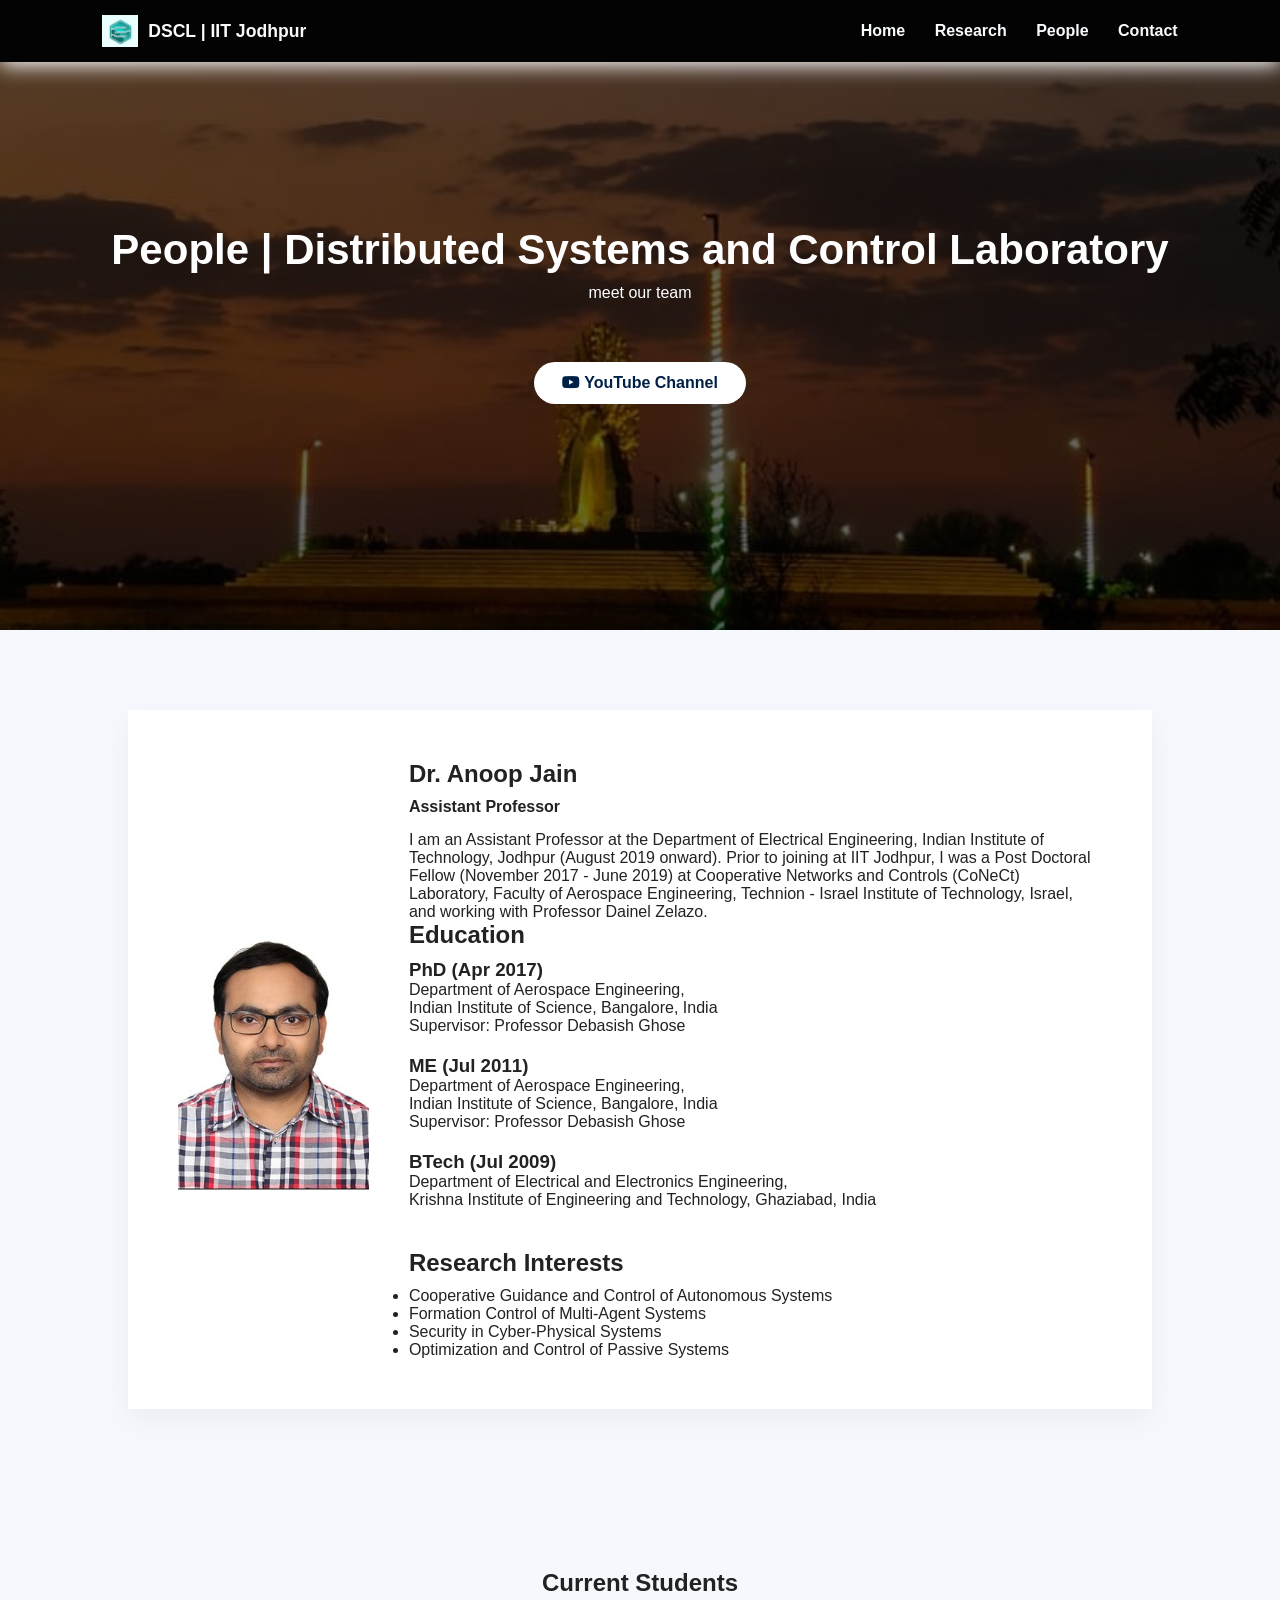
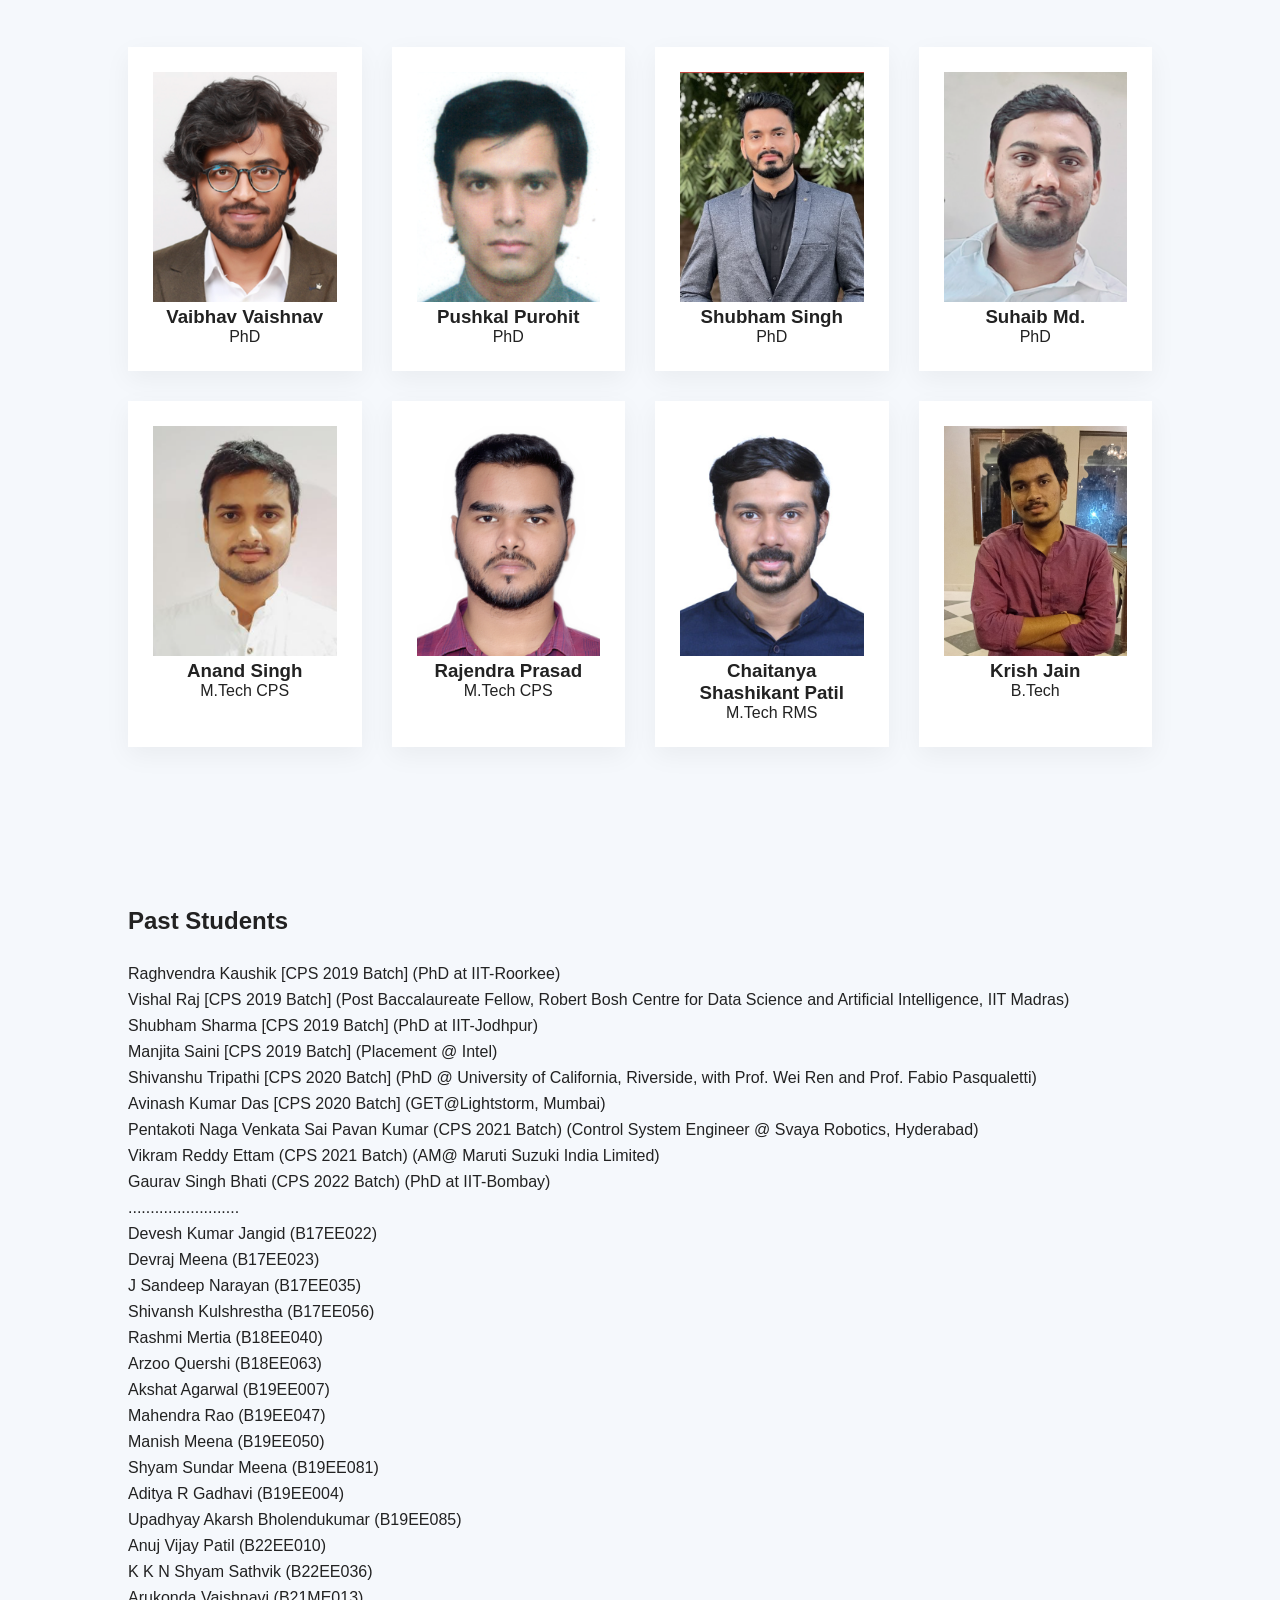
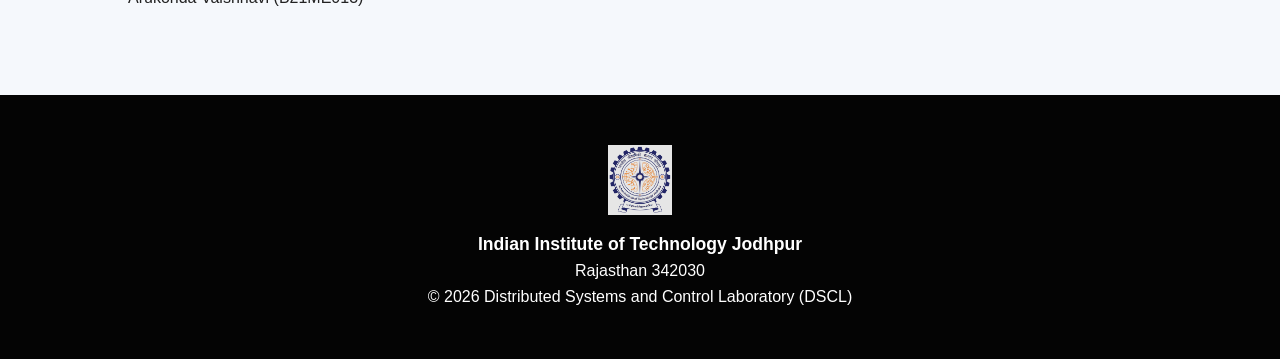
==== people.html @ 99f356cb "Update people.html" ====
<!DOCTYPE html>
<html lang="en">
<head>
    <link rel="stylesheet" href="https://cdnjs.cloudflare.com/ajax/libs/font-awesome/6.5.0/css/all.min.css">
    <link rel="icon" type="image/png" href="Screenshot 2026-02-28 103201.png">
    <meta charset="UTF-8">
    <title>People | Distributed Systems and Control Laboratory</title>
    
    <link rel="stylesheet" href="people.css">
</head>
<body>

<!-- NAVBAR -->
<nav>
    <div class="logo">
        <img src="Screenshot 2026-02-28 103201.png" alt="DSCL Logo">
        <span>DSCL | IIT Jodhpur</span>
    </div>

    <div class="nav-links">
        <a href="index.html">Home</a>
        <a href="research.html">Research</a>
        <a href="people.html" class="active">People</a>
        <a href="index.html#contact">Contact</a>
    </div>
</nav>

<!-- HEADER -->
<section class="page-header">
    <h1>People | Distributed Systems and Control Laboratory</h1>
    <p>meet our team</p>
  <a href="https://www.youtube.com/@DSCL_IITJ" target="_blank" class="hero-btn">
    <i class="fab fa-youtube"></i> YouTube Channel
</a>
</section>

<!-- PROFESSOR -->
<section class="professor-section">
    <div class="professor-card">
        <img src="Anoop-Jain-638812005299791184.jpg" alt="Professor">
        <div class="professor-info">
            <h2>Dr. Anoop Jain</h2>
            <p class="designation">Assistant Professor</p>
            <p>
                I am an Assistant Professor at the Department of Electrical Engineering, Indian Institute of Technology, Jodhpur (August 2019 onward). Prior to joining at IIT Jodhpur, I was a Post Doctoral Fellow (November 2017 - June 2019) at Cooperative Networks and Controls (CoNeCt) Laboratory, Faculty of Aerospace Engineering, Technion - Israel Institute of Technology, Israel, and working with Professor Dainel Zelazo. 




            </p>
            <section id="education" style="margin-bottom: 40px;">
  <h2>Education</h2>
  
  <div style="margin-bottom: 20px;">
    <h3>PhD (Apr 2017)</h3>
    <p>
      Department of Aerospace Engineering,<br>
      Indian Institute of Science, Bangalore, India<br>
      Supervisor: Professor Debasish Ghose
    </p>
  </div>

  <div style="margin-bottom: 20px;">
    <h3>ME (Jul 2011)</h3>
    <p>
      Department of Aerospace Engineering,<br>
      Indian Institute of Science, Bangalore, India<br>
      Supervisor: Professor Debasish Ghose
    </p>
  </div>

  <div style="margin-bottom: 20px;">
    <h3>BTech (Jul 2009)</h3>
    <p>
      Department of Electrical and Electronics Engineering,<br>
      Krishna Institute of Engineering and Technology, Ghaziabad, India
    </p>
  </div>
</section>

<section id="research">
  <h2>Research Interests</h2>
  <ul>
    <li>Cooperative Guidance and Control of Autonomous Systems</li>
    <li>Formation Control of Multi-Agent Systems</li>
    <li>Security in Cyber-Physical Systems</li>
    <li>Optimization and Control of Passive Systems</li>
  </ul>
</section>
        </div>
    </div>
</section>

<!-- CURRENT STUDENTS -->
<section class="students-section">
    <h2>Current Students</h2>
    <div class="students-grid">

        <div class="student-card">
            <img src="img1.png" alt="hi">
            <h3>Vaibhav Vaishnav</h3>
            <p>PhD</p>
        </div>

        <div class="student-card">
            <img src="img2.png" alt="hi2">
            <h3>Pushkal Purohit</h3>
            <p>PhD</p>
        </div>

        <div class="student-card">
            <img src="img3.png" alt="hi3">
            <h3>Shubham Singh</h3>
            <p>PhD</p>
        </div>

        <div class="student-card">
            <img src="img4.png" alt="">
            <h3>Suhaib Md.</h3>
            <p>PhD</p>
        </div>

        <div class="student-card">
            <img src="img5.png" alt="">
            <h3>Anand Singh</h3>
            <p>M.Tech CPS</p>
        </div>

        <div class="student-card">
            <img src="img6.png" alt="">
            <h3>Rajendra Prasad</h3>
            <p>M.Tech CPS</p>
        </div>

        <div class="student-card">
            <img src="img7.png" alt="">
            <h3>Chaitanya Shashikant Patil</h3>
            <p>M.Tech RMS</p>
        </div>
        <div class="student-card">
            <img src="img8.jpeg" alt="">
            <h3>Krish Jain</h3>
            <p>B.Tech</p>
        </div>

    </div>
</section>

<!-- PAST STUDENTS -->
<section class="alumni-section">
    <h2>Past Students</h2>
    <div class="alumni-list">
    <p> Raghvendra Kaushik [CPS 2019 Batch] (PhD at IIT-Roorkee)</p>
    <p>Vishal Raj [CPS 2019 Batch] (Post Baccalaureate Fellow, Robert Bosh Centre for Data Science and Artificial Intelligence, IIT Madras)</p>
    <p>Shubham Sharma [CPS 2019 Batch] (PhD at IIT-Jodhpur)</p>
    <p>Manjita Saini [CPS 2019 Batch] (Placement @ Intel)</p>
    <p>Shivanshu Tripathi [CPS 2020 Batch] (PhD @ University of California, Riverside, with Prof.  Wei Ren and Prof.  Fabio Pasqualetti) </p>
    <p>Avinash Kumar Das [CPS 2020 Batch] (GET@Lightstorm, Mumbai)</p>
    <p>Pentakoti Naga Venkata Sai Pavan Kumar (CPS 2021 Batch) (Control System Engineer @ Svaya Robotics, Hyderabad)</p>
    <p> Vikram Reddy Ettam (CPS 2021 Batch)  (AM@ Maruti Suzuki India Limited)</p>
    <p>Gaurav Singh Bhati (CPS 2022 Batch) (PhD at IIT-Bombay)</p>
    <p>.........................</p>
    <p>Devesh Kumar Jangid (B17EE022)</p>
    <p>Devraj Meena (B17EE023)</p>
    <p>J Sandeep Narayan (B17EE035)</p>
    <p>Shivansh Kulshrestha (B17EE056)
</p>
    <p>Rashmi Mertia  (B18EE040)</p>
    <p> Arzoo Quershi (B18EE063)</p>
    <p>Akshat Agarwal (B19EE007)
    </p>
    <p> Mahendra Rao (B19EE047)
</p>
<p>Manish Meena (B19EE050)
</p>
<p> Shyam Sundar Meena  (B19EE081)
</p>
<p>
    Aditya R Gadhavi (B19EE004)
</p>
<p>
    Upadhyay Akarsh Bholendukumar (B19EE085)
</p>
<p>Anuj Vijay Patil (B22EE010)
</p>
<p>K K N Shyam Sathvik (B22EE036)
</p>
<p>Arukonda Vaishnavi (B21ME013)
</p>
    </div>
</section>

<footer>
    <div class="footer-content">
        <img src="iitj_logo_new.png" alt="IIT Jodhpur Logo" class="footer-logo">

        <div class="footer-text">
            <p class="institute-name">Indian Institute of Technology Jodhpur</p>
            <p>Rajasthan 342030</p>
            <p>© 2026 Distributed Systems and Control Laboratory (DSCL)</p>
        </div>
    </div>
</footer>
</body>

</html>
---- people.css ----
* {
    margin: 0;
    padding: 0;
    box-sizing: border-box;
    font-family: Arial, Helvetica, sans-serif;
}

body {
    background: #f5f8fc;
    color: #222;
}
.logo {
    display: flex;
    align-items: center;
    gap: 10px;
    font-weight: 800;
    color: #f9fafa;
    font-size: 1.1rem;
}

.logo img {
    height: 32px;   /* adjust size here */
    width: auto;
}


/* NAVBAR */
/* RESPONSIVE NAVBAR */
nav {
            position: fixed;
            width: 100%;
            top: 0;
            background: rgb(3, 3, 3);
            backdrop-filter: blur(10px);
            display: flex;
            justify-content: space-between;
            align-items: center;
            padding: 15px 8%;
            box-shadow: 0 4px 20px rgb(250, 249, 249);
            z-index: 1000;
        }

        .logo {
            font-weight: 800;
            color: #002147;
            font-size: 1.1rem;
        }

        .nav-links a {
            margin-left: 25px;
            text-decoration: none;
            color: #f9fcfe;
            font-weight: 600;
            position: relative;
        }

        .nav-links a::after {
            content: '';
            position: absolute;
            width: 0%;
            height: 2px;
            left: 0;
            bottom: -4px;
            background: #f4f6f7f3;
            transition: 0.3s;
        }

        .nav-links a:hover::after {
            width: 100%;
        }

   .hero-btn {
            margin-top: 60px;
            padding: 12px 28px;
            border-radius: 30px;
            background: white;
            color: #002147;
            font-weight: 600;
            text-decoration: none;
            transition: 0.3s ease;
        }

        .hero-btn:hover {
            background: #e6ecff;
        }

/* HEADER */
.page-header {
   height: 70vh;
    background: linear-gradient(rgba(0,0,0,0.6), rgba(0,0,0,0.6)),
                url("WhatsApp Image 2026-02-28 at 10.36.18.jpeg");

  
    background-size: contain;
    background-size: cover;
    background-position: center;
    background-repeat: no-repeat;

    color: white;
    display: flex;
    flex-direction: column;
    justify-content: center;
    align-items: center;
    text-align: center;
    padding: 0 20px;
}

.page-header h1 {
    font-size: 42px;
    margin-bottom: 10px;
}

/* PROFESSOR */
.professor-section {
    padding: 80px 10%;
}

.professor-card {
    display: flex;
    gap: 40px;
    align-items: center;
    background: white;
    padding: 50px;
    box-shadow: 0 10px 30px rgba(0,0,0,0.05);
}

.professor-card img {
    width: 220px;
    height: 260px;
    object-fit: cover;
}

.professor-info h2 {
    margin-bottom: 10px;
}

.designation {
    font-weight: bold;
    margin-bottom: 15px;
}

/* STUDENTS */
.students-section {
    padding: 80px 10%;
}

.students-section h2 {
    text-align: center;
    margin-bottom: 50px;
}

.students-grid {
    display: grid;
    grid-template-columns: repeat(auto-fit, minmax(230px, 1fr));
    gap: 30px;
}

.student-card {
    background: white;
    padding: 25px;
    text-align: center;
    box-shadow: 0 8px 25px rgba(0,0,0,0.05);
    transition: 0.3s;
}

.student-card:hover {
    transform: translateY(-8px);
}

.student-card img {

    width: 100%;
    height: 230px;
    object-fit: cover;
    object-position: top;   
}

/* ALUMNI */
.alumni-section {
    padding: 80px 10%;
    text-align: left;
}

.alumni-section h2 {
    margin-bottom: 30px;
}

.alumni-list p {
    margin: 8px 0;
}

/* FOOTER */

        footer {
    background: #040404;
    color: white;
    padding: 50px 20px;
    text-align: center;
}

.footer-content {
    display: flex;
    flex-direction: column;
    align-items: center;
    gap: 15px;
}

.footer-logo {
    height: 70px;
    width: auto;
    opacity: 0.9;
}

.footer-text {
    line-height: 1.6;
}

.institute-name {
    font-weight: 600;
    font-size: 1.1rem;
}

        @media (max-width: 768px) {
            header h1 {
                font-size: 2.2rem;
            }

            section {
                padding: 80px 6%;
            }
        }
		.logo {
    display: flex;
    align-items: center;
    gap: 10px;
    font-weight: 800;
    color: #f9fafa;
    font-size: 1.1rem;
}

.logo img {
    height: 32px;   /* adjust size here */
    width: auto;
}

@media (max-width: 768px) {
    header {
        background-position: top center;
    }
}
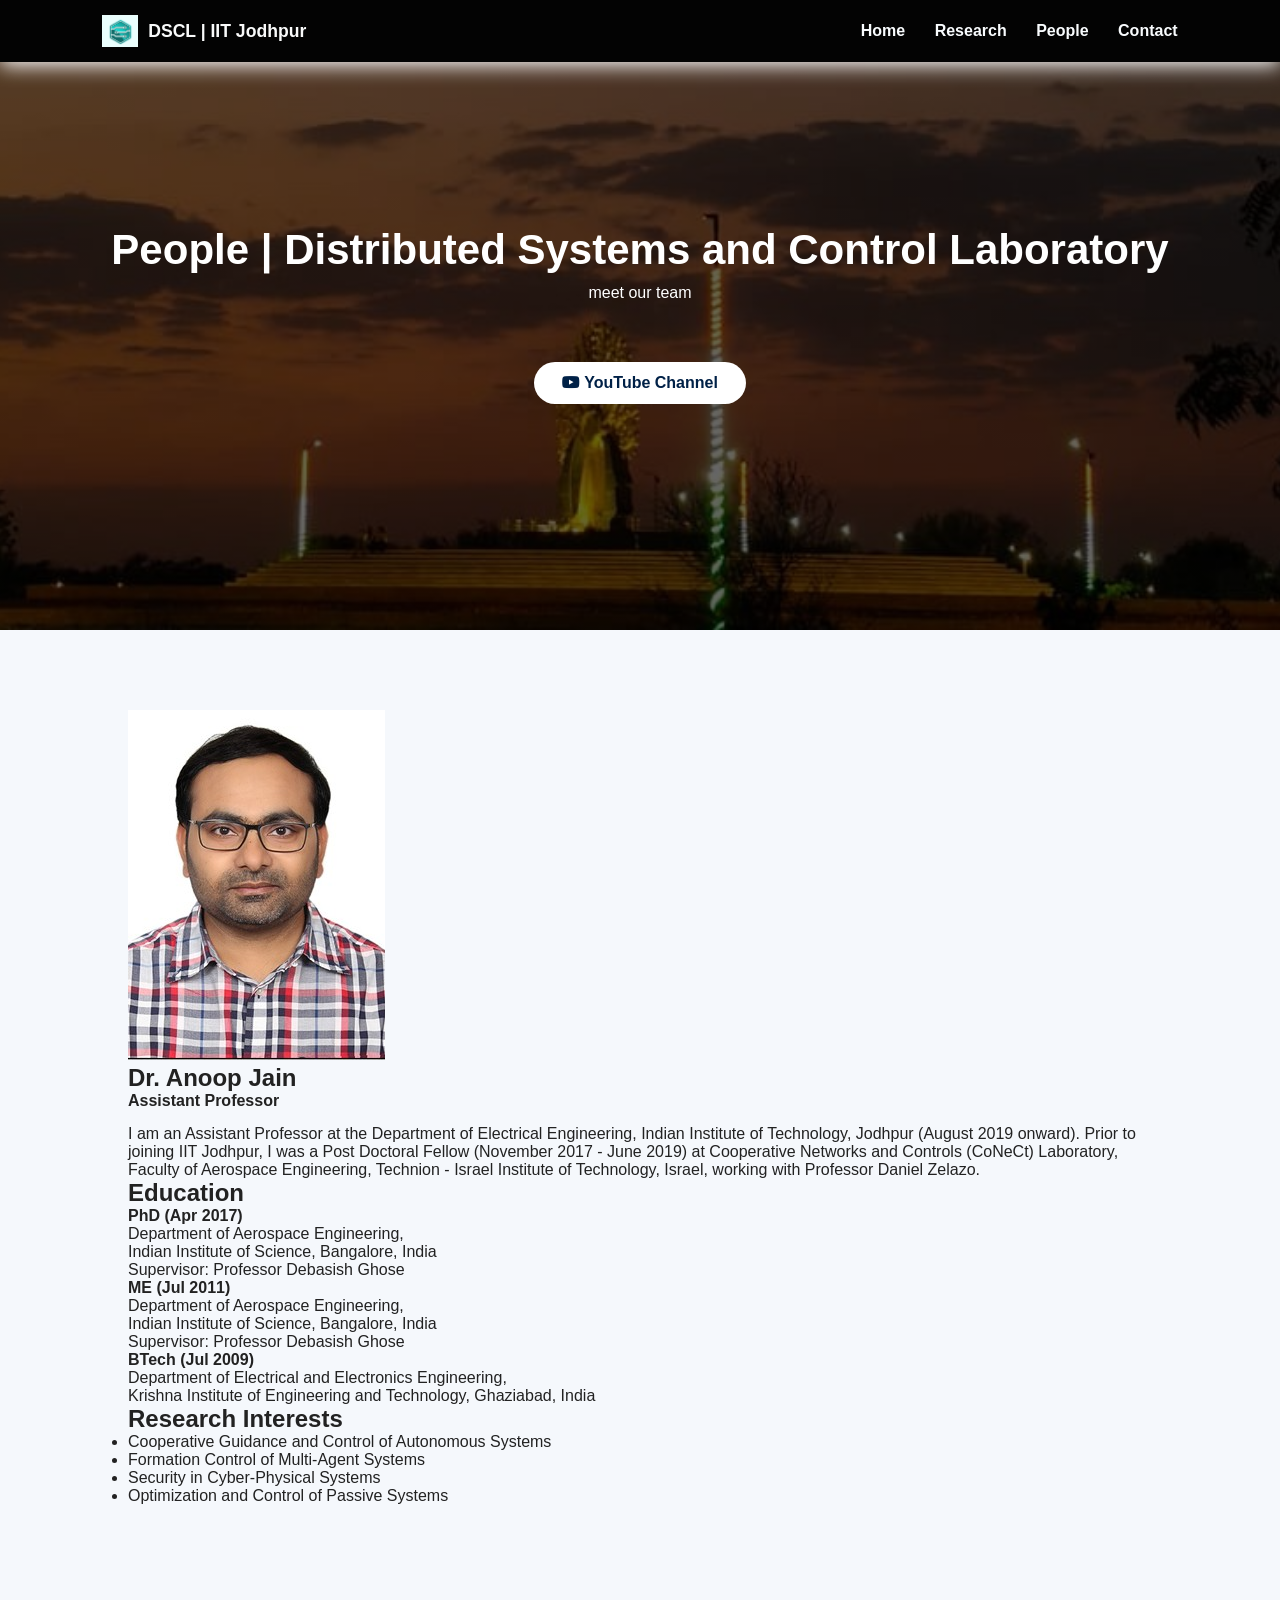
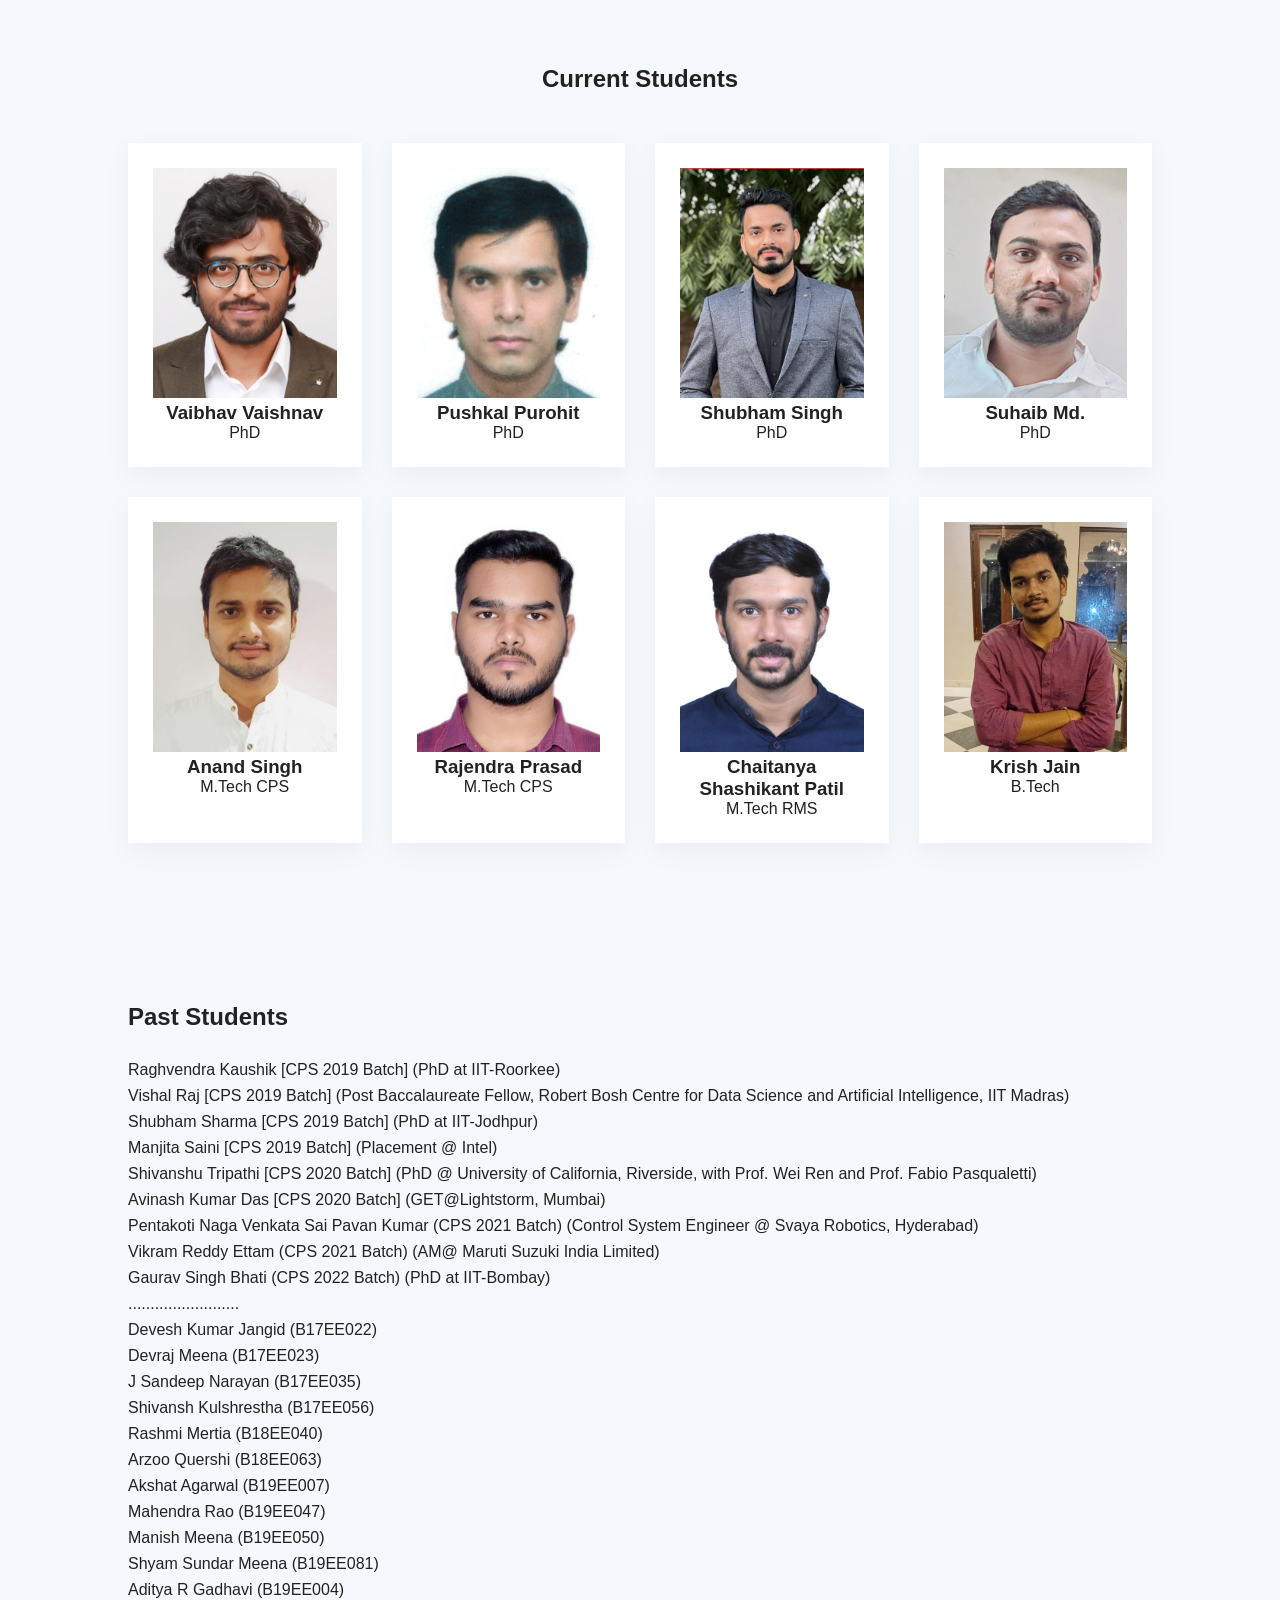
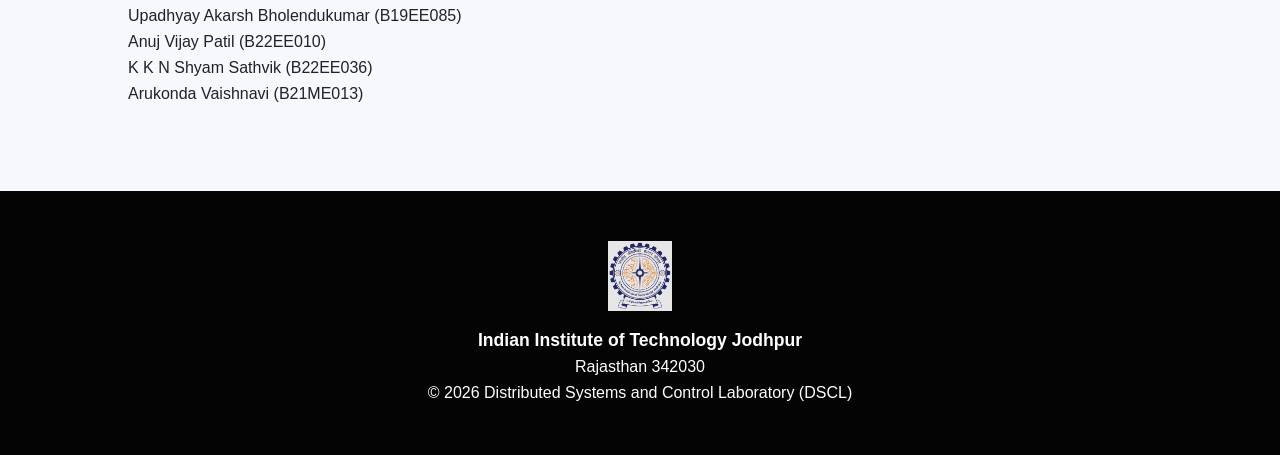
==== commit 0be8007d: "Update people.html" ====
--- a/people.html
+++ b/people.html
@@ -36,58 +36,50 @@
 
 <!-- PROFESSOR -->
 <section class="professor-section">
-    <div class="professor-card">
-        <img src="Anoop-Jain-638812005299791184.jpg" alt="Professor">
-        <div class="professor-info">
-            <h2>Dr. Anoop Jain</h2>
+    <div class="professor-container">
+
+        <div class="professor-image">
+            <img src="Anoop-Jain-638812005299791184.jpg" alt="Dr. Anoop Jain">
+        </div>
+
+        <div class="professor-content">
+            <h1>Dr. Anoop Jain</h1>
             <p class="designation">Assistant Professor</p>
-            <p>
-                I am an Assistant Professor at the Department of Electrical Engineering, Indian Institute of Technology, Jodhpur (August 2019 onward). Prior to joining at IIT Jodhpur, I was a Post Doctoral Fellow (November 2017 - June 2019) at Cooperative Networks and Controls (CoNeCt) Laboratory, Faculty of Aerospace Engineering, Technion - Israel Institute of Technology, Israel, and working with Professor Dainel Zelazo. 
 
+            <p class="bio">
+                I am an Assistant Professor at the Department of Electrical Engineering,
+                Indian Institute of Technology, Jodhpur (August 2019 onward).
+                Prior to joining IIT Jodhpur, I was a Post Doctoral Fellow
+                (November 2017 - June 2019) at Cooperative Networks and Controls (CoNeCt)
+                Laboratory, Faculty of Aerospace Engineering, Technion - Israel Institute of Technology, Israel,
+                working with Professor Daniel Zelazo.
+            </p>
 
+            <h2>Education</h2>
 
+            <p><strong>PhD (Apr 2017)</strong><br>
+            Department of Aerospace Engineering,<br>
+            Indian Institute of Science, Bangalore, India<br>
+            Supervisor: Professor Debasish Ghose</p>
 
-            </p>
-            <section id="education" style="margin-bottom: 40px;">
-  <h2>Education</h2>
-  
-  <div style="margin-bottom: 20px;">
-    <h3>PhD (Apr 2017)</h3>
-    <p>
-      Department of Aerospace Engineering,<br>
-      Indian Institute of Science, Bangalore, India<br>
-      Supervisor: Professor Debasish Ghose
-    </p>
-  </div>
+            <p><strong>ME (Jul 2011)</strong><br>
+            Department of Aerospace Engineering,<br>
+            Indian Institute of Science, Bangalore, India<br>
+            Supervisor: Professor Debasish Ghose</p>
 
-  <div style="margin-bottom: 20px;">
-    <h3>ME (Jul 2011)</h3>
-    <p>
-      Department of Aerospace Engineering,<br>
-      Indian Institute of Science, Bangalore, India<br>
-      Supervisor: Professor Debasish Ghose
-    </p>
-  </div>
+            <p><strong>BTech (Jul 2009)</strong><br>
+            Department of Electrical and Electronics Engineering,<br>
+            Krishna Institute of Engineering and Technology, Ghaziabad, India</p>
 
-  <div style="margin-bottom: 20px;">
-    <h3>BTech (Jul 2009)</h3>
-    <p>
-      Department of Electrical and Electronics Engineering,<br>
-      Krishna Institute of Engineering and Technology, Ghaziabad, India
-    </p>
-  </div>
-</section>
+            <h2>Research Interests</h2>
+            <ul>
+                <li>Cooperative Guidance and Control of Autonomous Systems</li>
+                <li>Formation Control of Multi-Agent Systems</li>
+                <li>Security in Cyber-Physical Systems</li>
+                <li>Optimization and Control of Passive Systems</li>
+            </ul>
+        </div>
 
-<section id="research">
-  <h2>Research Interests</h2>
-  <ul>
-    <li>Cooperative Guidance and Control of Autonomous Systems</li>
-    <li>Formation Control of Multi-Agent Systems</li>
-    <li>Security in Cyber-Physical Systems</li>
-    <li>Optimization and Control of Passive Systems</li>
-  </ul>
-</section>
-        </div>
     </div>
 </section>
 
@@ -204,3 +196,4 @@
 </body>
 
 </html>
+
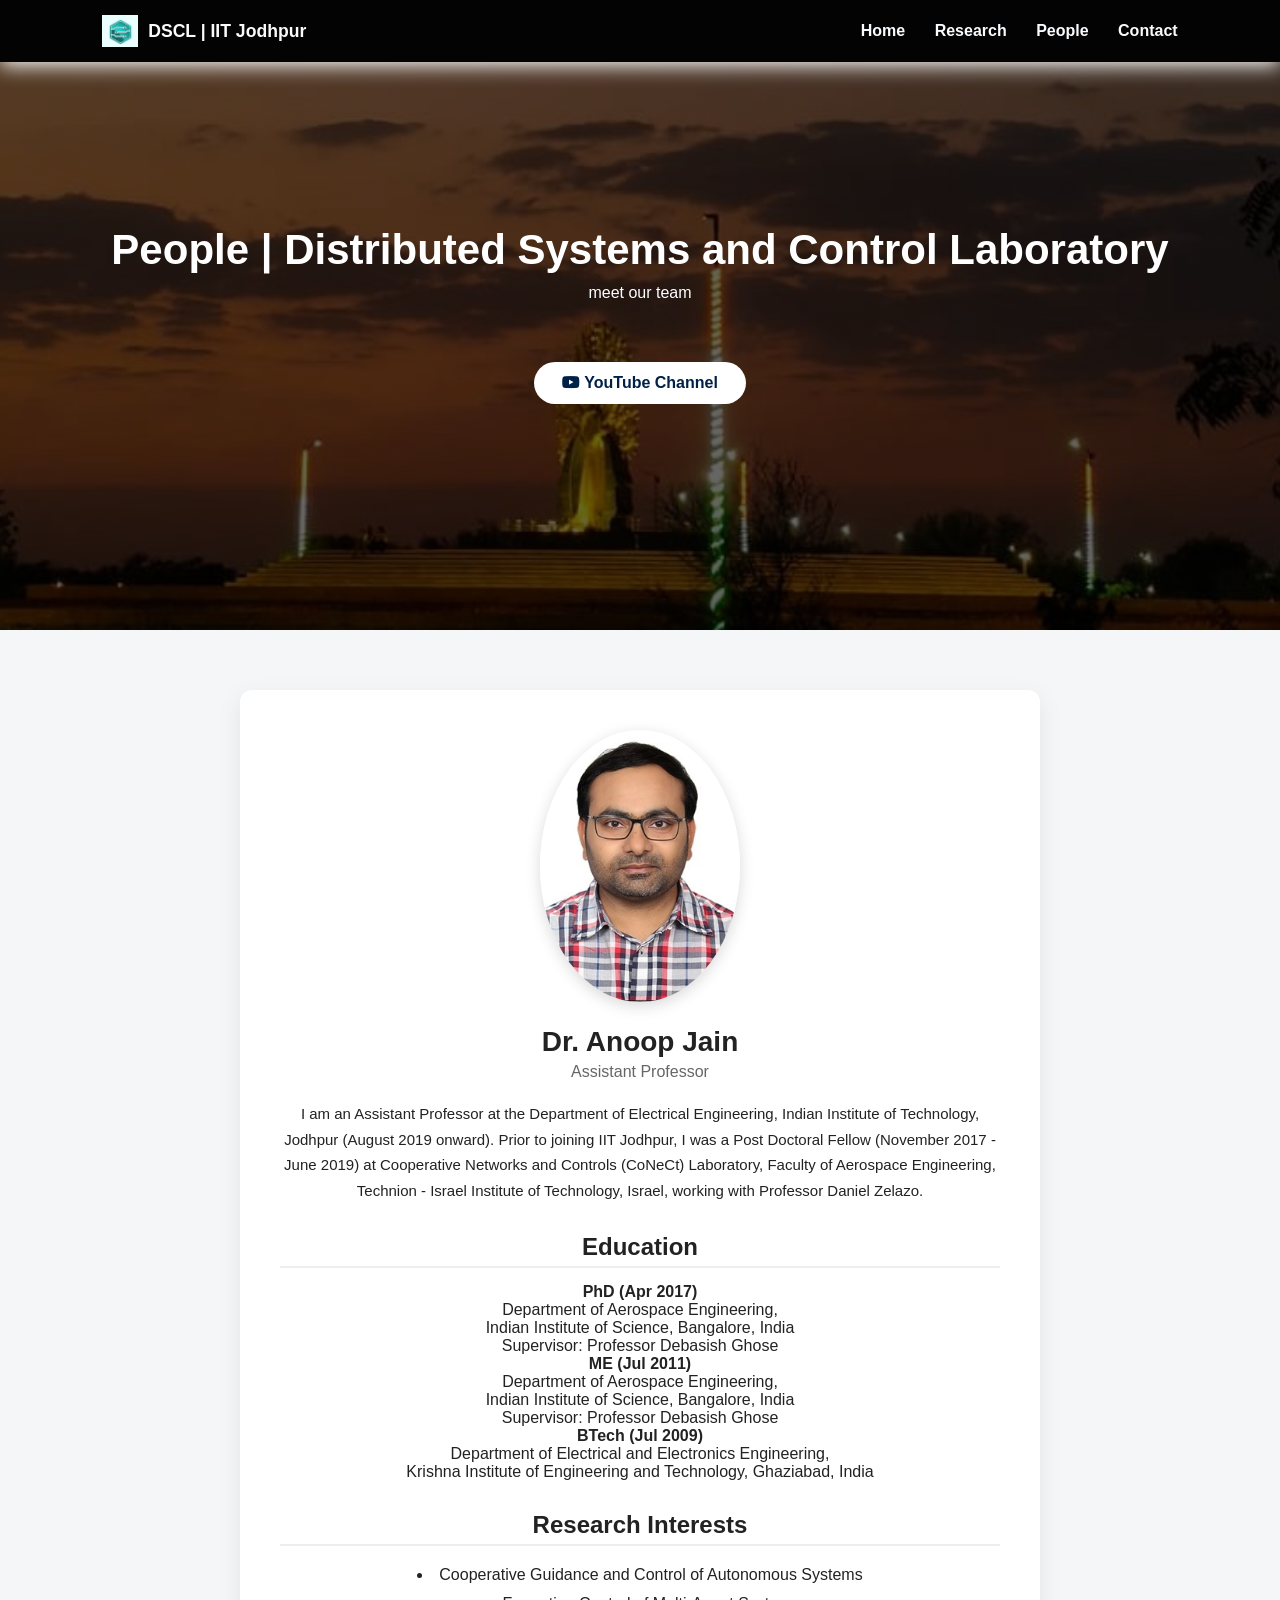
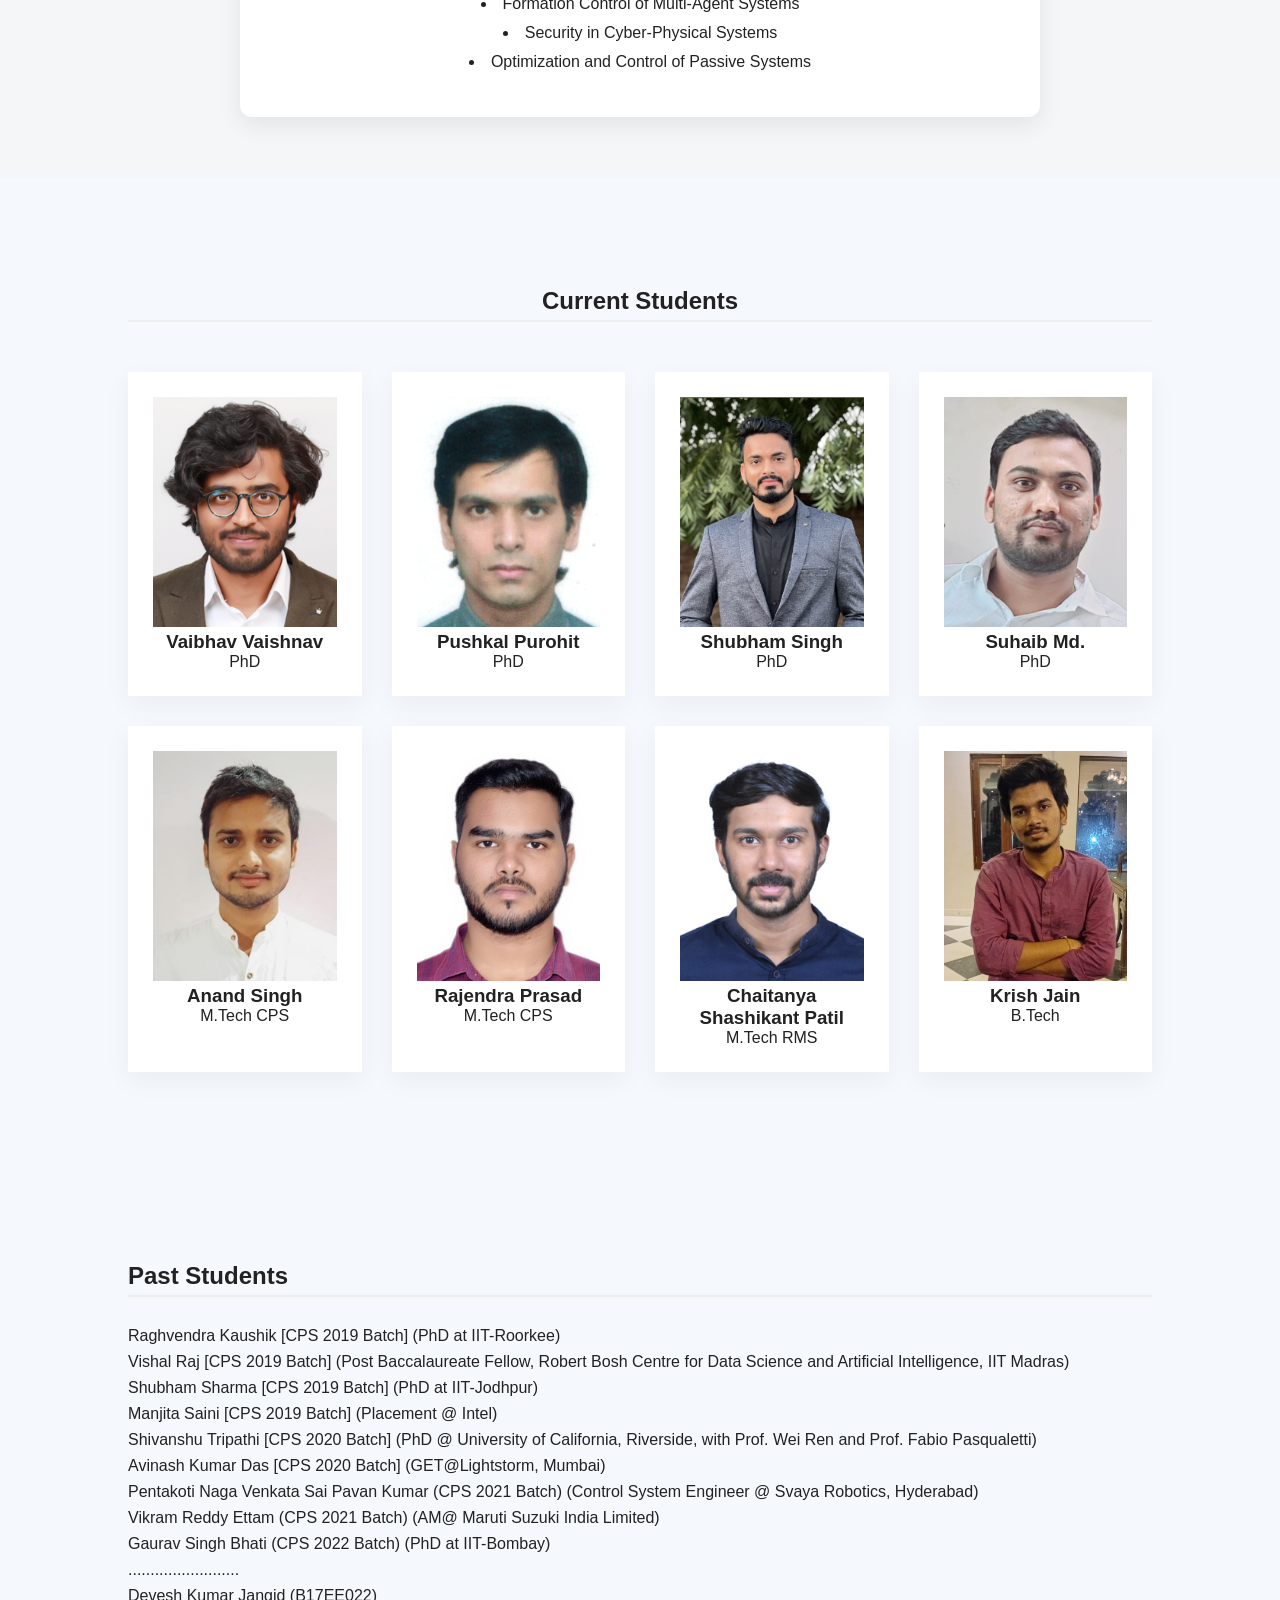
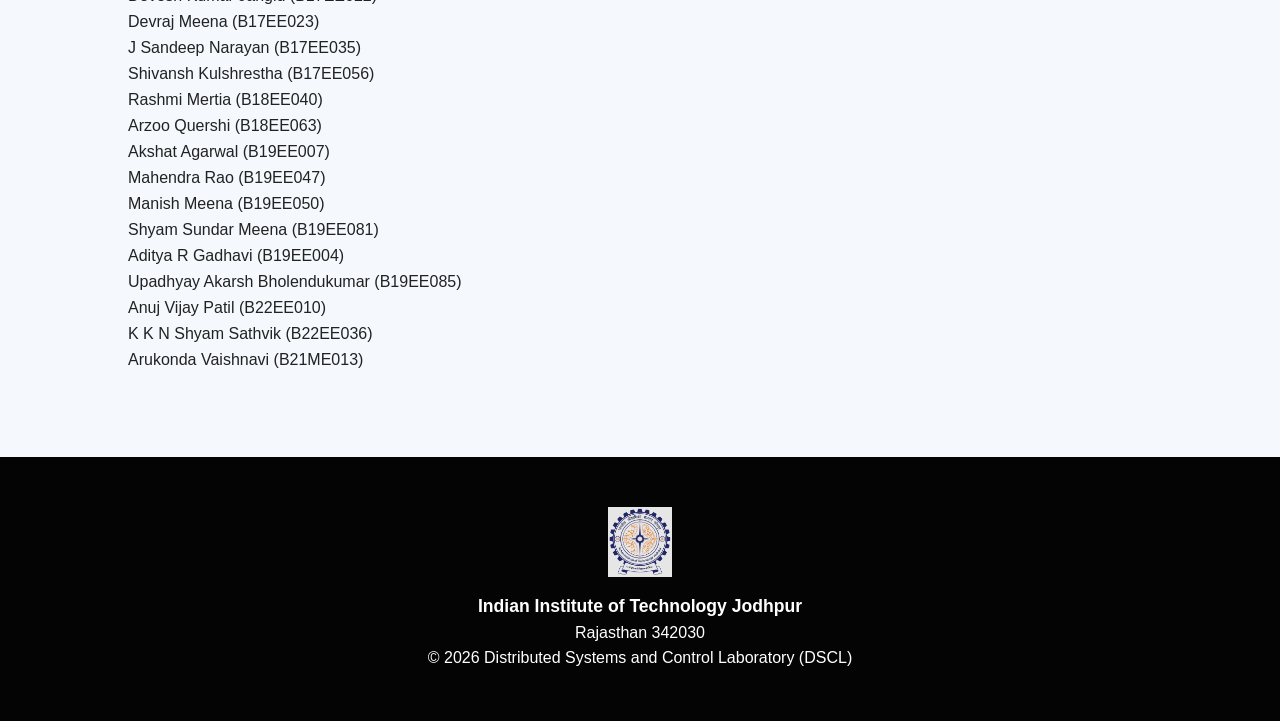
==== commit 3c7c7f4e: "Update people.html" ====
--- a/people.html
+++ b/people.html
@@ -36,53 +36,56 @@
 
 <!-- PROFESSOR -->
 <section class="professor-section">
-    <div class="professor-container">
-
-        <div class="professor-image">
-            <img src="Anoop-Jain-638812005299791184.jpg" alt="Dr. Anoop Jain">
-        </div>
-
-        <div class="professor-content">
-            <h1>Dr. Anoop Jain</h1>
-            <p class="designation">Assistant Professor</p>
-
-            <p class="bio">
-                I am an Assistant Professor at the Department of Electrical Engineering,
-                Indian Institute of Technology, Jodhpur (August 2019 onward).
-                Prior to joining IIT Jodhpur, I was a Post Doctoral Fellow
-                (November 2017 - June 2019) at Cooperative Networks and Controls (CoNeCt)
-                Laboratory, Faculty of Aerospace Engineering, Technion - Israel Institute of Technology, Israel,
-                working with Professor Daniel Zelazo.
-            </p>
-
-            <h2>Education</h2>
-
-            <p><strong>PhD (Apr 2017)</strong><br>
+    <div class="professor-box">
+
+        <img src="Anoop-Jain-638812005299791184.jpg" alt="Dr. Anoop Jain" class="professor-img">
+
+        <h1>Dr. Anoop Jain</h1>
+        <p class="designation">Assistant Professor</p>
+
+        <p class="bio">
+            I am an Assistant Professor at the Department of Electrical Engineering,
+            Indian Institute of Technology, Jodhpur (August 2019 onward).
+            Prior to joining IIT Jodhpur, I was a Post Doctoral Fellow
+            (November 2017 - June 2019) at Cooperative Networks and Controls (CoNeCt)
+            Laboratory, Faculty of Aerospace Engineering,
+            Technion - Israel Institute of Technology, Israel,
+            working with Professor Daniel Zelazo.
+        </p>
+
+        <h2>Education</h2>
+
+        <p>
+            <strong>PhD (Apr 2017)</strong><br>
             Department of Aerospace Engineering,<br>
             Indian Institute of Science, Bangalore, India<br>
-            Supervisor: Professor Debasish Ghose</p>
-
-            <p><strong>ME (Jul 2011)</strong><br>
+            Supervisor: Professor Debasish Ghose
+        </p>
+
+        <p>
+            <strong>ME (Jul 2011)</strong><br>
             Department of Aerospace Engineering,<br>
             Indian Institute of Science, Bangalore, India<br>
-            Supervisor: Professor Debasish Ghose</p>
-
-            <p><strong>BTech (Jul 2009)</strong><br>
+            Supervisor: Professor Debasish Ghose
+        </p>
+
+        <p>
+            <strong>BTech (Jul 2009)</strong><br>
             Department of Electrical and Electronics Engineering,<br>
-            Krishna Institute of Engineering and Technology, Ghaziabad, India</p>
-
-            <h2>Research Interests</h2>
-            <ul>
-                <li>Cooperative Guidance and Control of Autonomous Systems</li>
-                <li>Formation Control of Multi-Agent Systems</li>
-                <li>Security in Cyber-Physical Systems</li>
-                <li>Optimization and Control of Passive Systems</li>
-            </ul>
-        </div>
-
-    </div>
-</section>
-
+            Krishna Institute of Engineering and Technology, Ghaziabad, India
+        </p>
+
+        <h2>Research Interests</h2>
+
+        <ul>
+            <li>Cooperative Guidance and Control of Autonomous Systems</li>
+            <li>Formation Control of Multi-Agent Systems</li>
+            <li>Security in Cyber-Physical Systems</li>
+            <li>Optimization and Control of Passive Systems</li>
+        </ul>
+
+    </div>
+</section>
 <!-- CURRENT STUDENTS -->
 <section class="students-section">
     <h2>Current Students</h2>
@@ -197,3 +200,4 @@
 
 </html>
 
+
--- a/people.css
+++ b/people.css
@@ -112,33 +112,58 @@
 
 /* PROFESSOR */
 .professor-section {
-    padding: 80px 10%;
-}
-
-.professor-card {
-    display: flex;
-    gap: 40px;
-    align-items: center;
+    background-color: #f4f6f8;
+    padding: 60px 20px;
+    display: flex;
+    justify-content: center;
+}
+
+.professor-box {
     background: white;
-    padding: 50px;
-    box-shadow: 0 10px 30px rgba(0,0,0,0.05);
-}
-
-.professor-card img {
-    width: 220px;
-    height: 260px;
-    object-fit: cover;
-}
-
-.professor-info h2 {
-    margin-bottom: 10px;
+    max-width: 800px;
+    padding: 40px;
+    border-radius: 12px;
+    box-shadow: 0 8px 25px rgba(0,0,0,0.08);
+    text-align: center;
+}
+
+.professor-img {
+    width: 200px;
+    height: auto;
+    border-radius: 50%;
+    margin-bottom: 20px;
+    box-shadow: 0 4px 15px rgba(0,0,0,0.15);
+}
+
+h1 {
+    margin-bottom: 5px;
+    font-size: 28px;
 }
 
 .designation {
-    font-weight: bold;
+    color: #666;
+    font-size: 16px;
+    margin-bottom: 20px;
+}
+
+.bio {
+    line-height: 1.7;
+    margin-bottom: 30px;
+    font-size: 15px;
+}
+
+h2 {
+    margin-top: 30px;
     margin-bottom: 15px;
-}
-
+    border-bottom: 2px solid #eee;
+    padding-bottom: 5px;
+}
+
+ul {
+    list-style-position: inside;
+    line-height: 1.8;
+    padding: 0;
+}
 /* STUDENTS */
 .students-section {
     padding: 80px 10%;
@@ -252,3 +277,5 @@
 
 
 
+
+
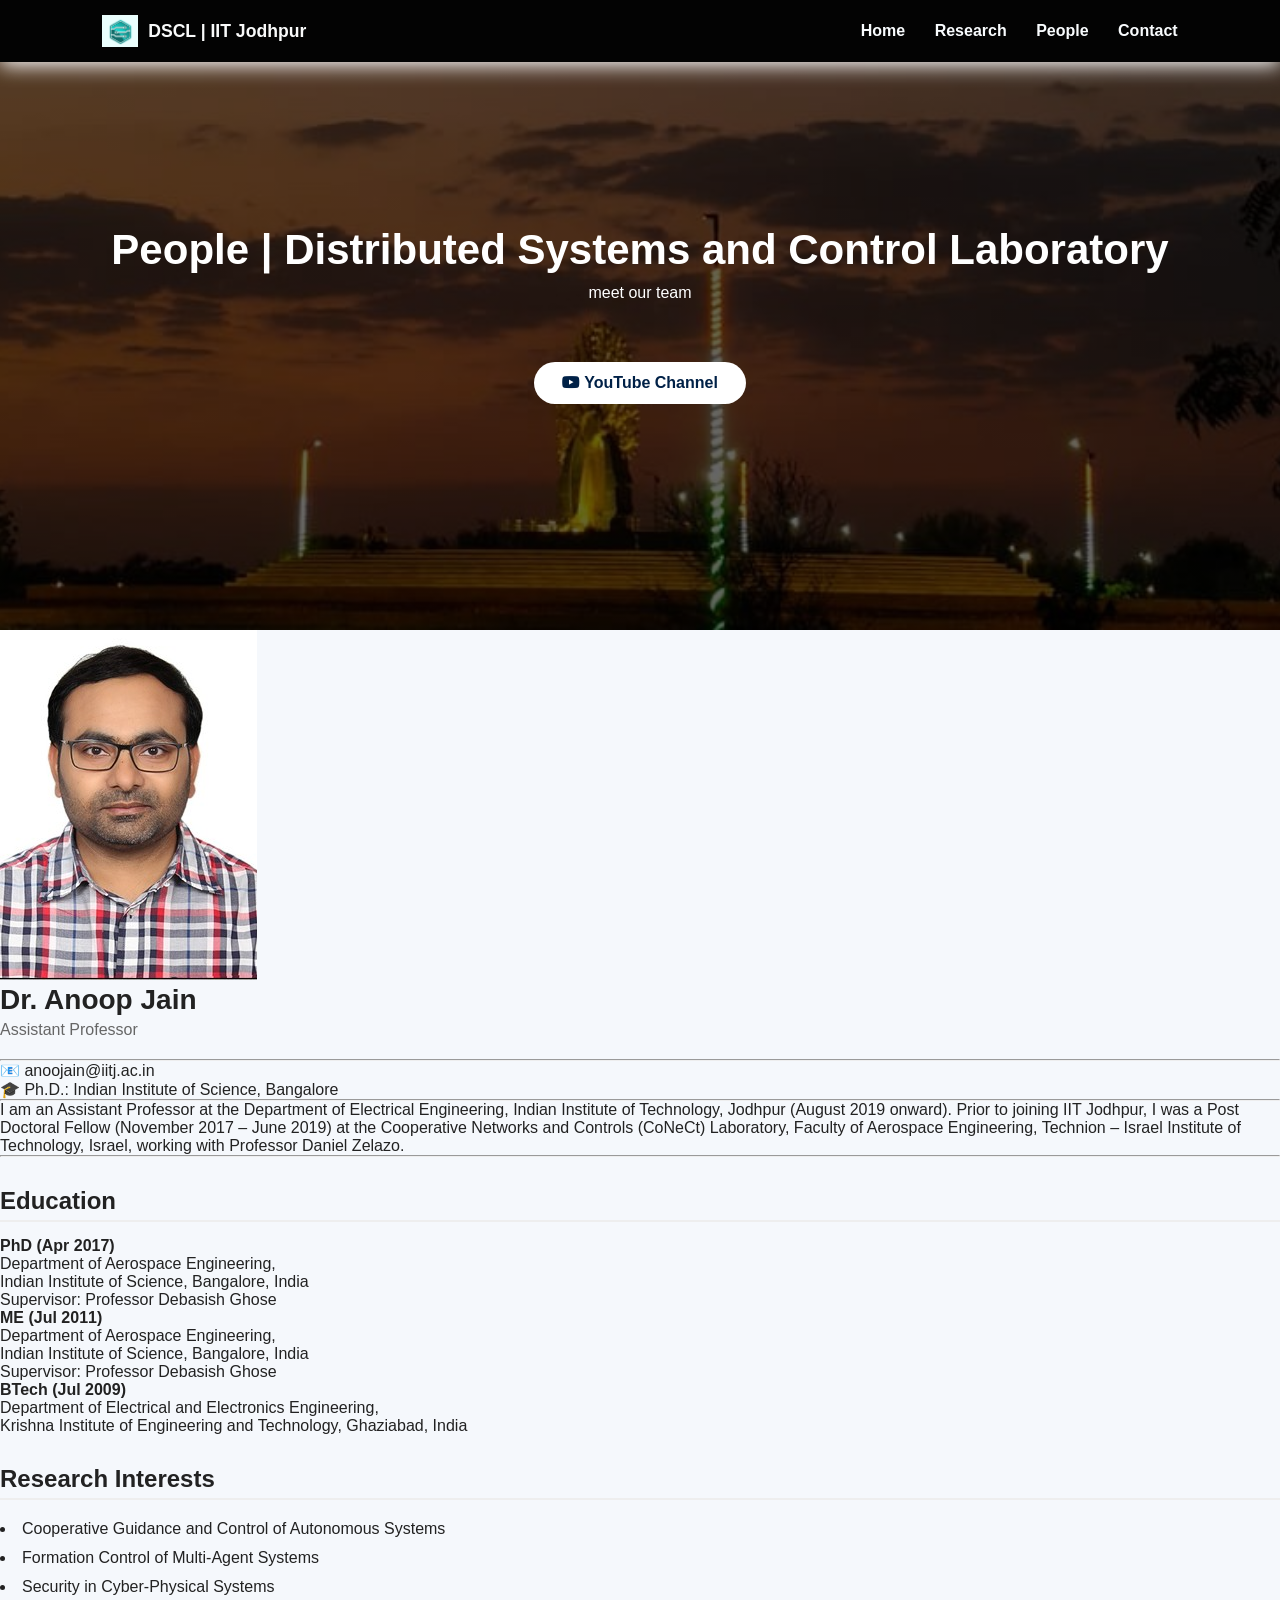
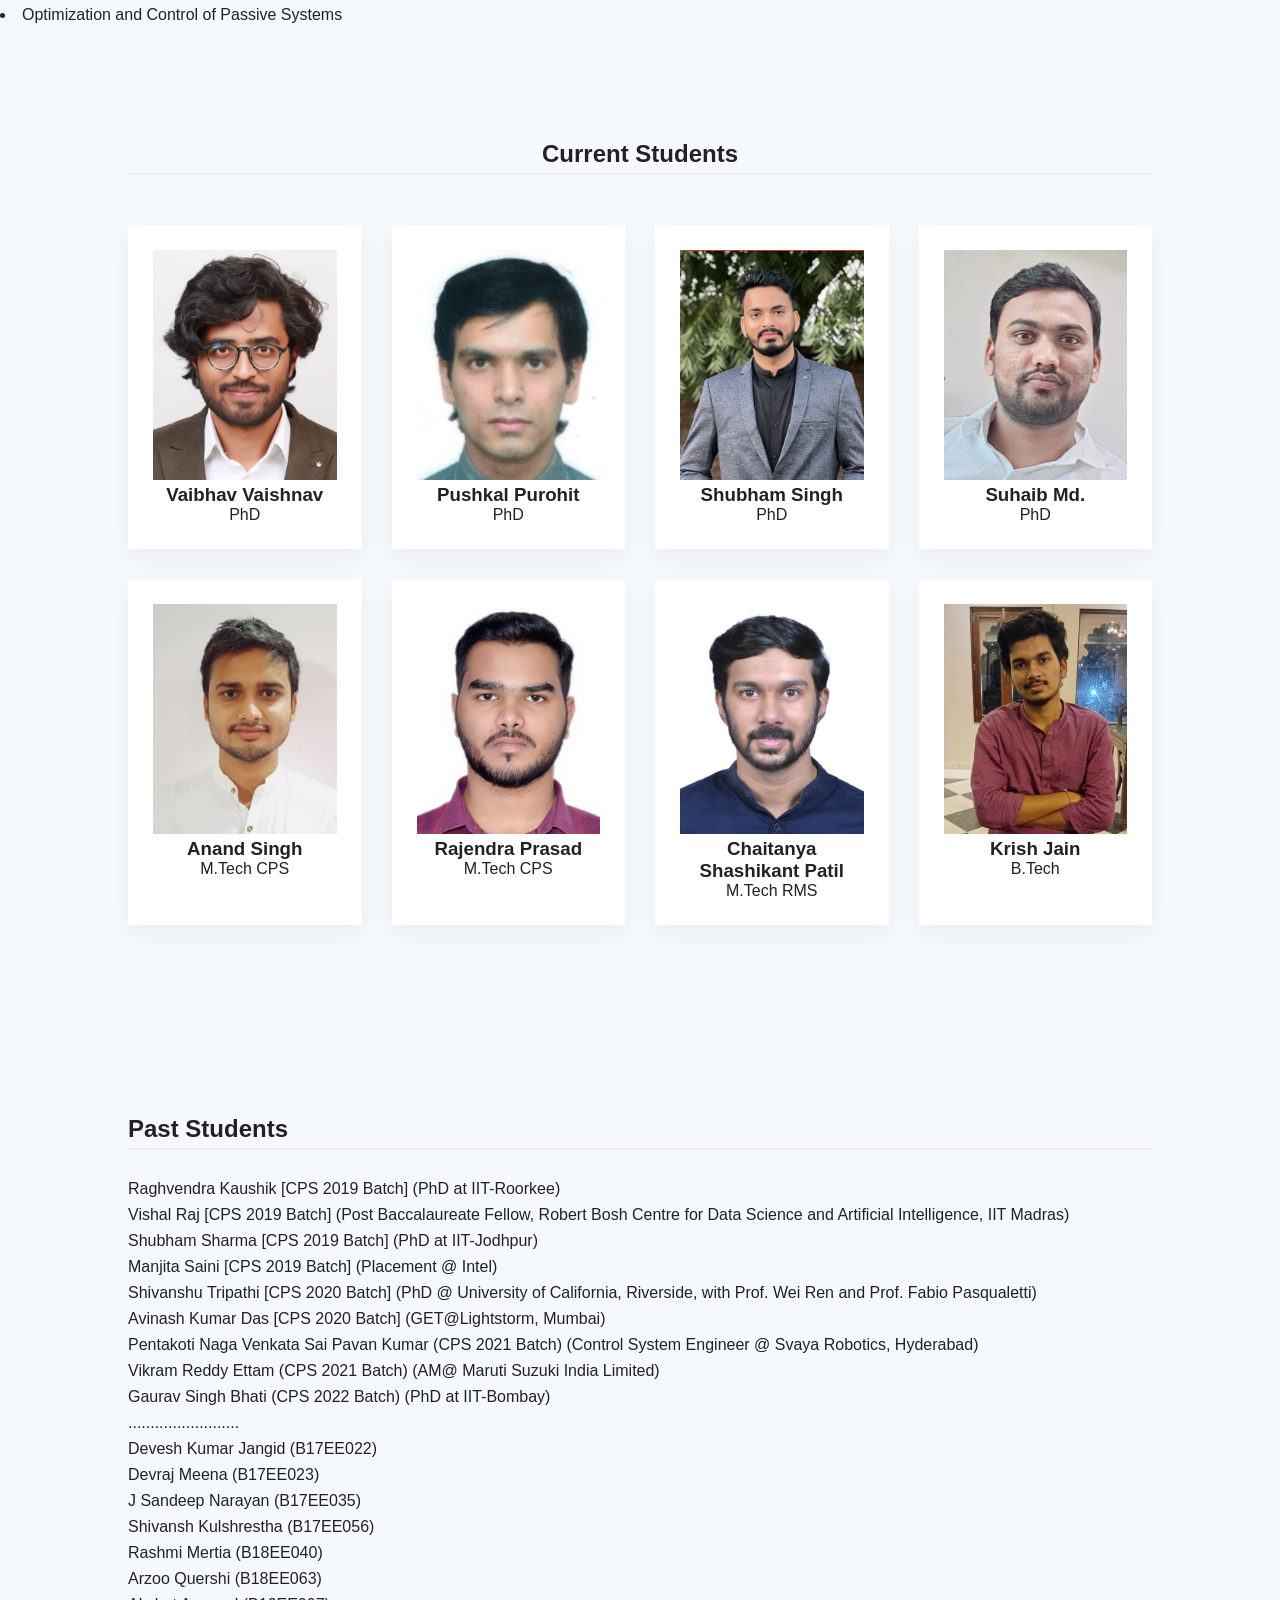
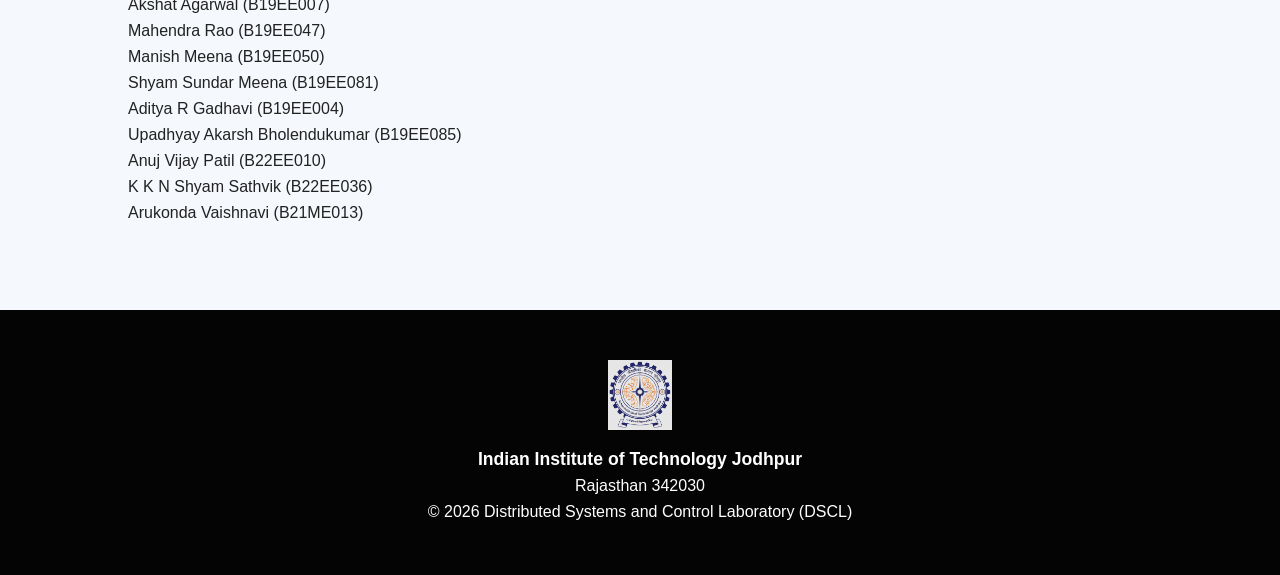
==== commit 88265e1b: "Update people.html" ====
--- a/people.html
+++ b/people.html
@@ -35,49 +35,64 @@
 </section>
 
 <!-- PROFESSOR -->
-<section class="professor-section">
-    <div class="professor-box">
-
-        <img src="Anoop-Jain-638812005299791184.jpg" alt="Dr. Anoop Jain" class="professor-img">
-
-        <h1>Dr. Anoop Jain</h1>
-        <p class="designation">Assistant Professor</p>
-
-        <p class="bio">
-            I am an Assistant Professor at the Department of Electrical Engineering,
-            Indian Institute of Technology, Jodhpur (August 2019 onward).
-            Prior to joining IIT Jodhpur, I was a Post Doctoral Fellow
-            (November 2017 - June 2019) at Cooperative Networks and Controls (CoNeCt)
-            Laboratory, Faculty of Aerospace Engineering,
-            Technion - Israel Institute of Technology, Israel,
-            working with Professor Daniel Zelazo.
-        </p>
+<section class="profile-section">
+    <div class="profile-card">
+
+        <div class="profile-top">
+            <img src="Anoop-Jain-638812005299791184.jpg" alt="Dr. Anoop Jain" class="profile-img">
+
+            <div class="profile-info">
+                <h1>Dr. Anoop Jain</h1>
+                <p class="designation">Assistant Professor</p>
+
+                <hr>
+
+                <p class="info-line">📧 anoojain@iitj.ac.in</p>
+                <p class="info-line">🎓 Ph.D.: Indian Institute of Science, Bangalore</p>
+            </div>
+        </div>
+
+        <hr class="section-divider">
+
+        <!-- Biography Section -->
+        <div class="bio-section">
+            <p>
+                I am an Assistant Professor at the Department of Electrical Engineering,
+                Indian Institute of Technology, Jodhpur (August 2019 onward).
+                Prior to joining IIT Jodhpur, I was a Post Doctoral Fellow
+                (November 2017 – June 2019) at the Cooperative Networks and Controls (CoNeCt) Laboratory,
+                Faculty of Aerospace Engineering, Technion – Israel Institute of Technology, Israel,
+                working with Professor Daniel Zelazo.
+            </p>
+        </div>
+
+        <hr class="section-divider">
 
         <h2>Education</h2>
 
-        <p>
+        <div class="education-item">
             <strong>PhD (Apr 2017)</strong><br>
             Department of Aerospace Engineering,<br>
             Indian Institute of Science, Bangalore, India<br>
             Supervisor: Professor Debasish Ghose
-        </p>
-
-        <p>
+        </div>
+
+        <div class="education-item">
             <strong>ME (Jul 2011)</strong><br>
             Department of Aerospace Engineering,<br>
             Indian Institute of Science, Bangalore, India<br>
             Supervisor: Professor Debasish Ghose
-        </p>
-
-        <p>
+        </div>
+
+        <div class="education-item">
             <strong>BTech (Jul 2009)</strong><br>
             Department of Electrical and Electronics Engineering,<br>
             Krishna Institute of Engineering and Technology, Ghaziabad, India
-        </p>
+        </div>
 
         <h2>Research Interests</h2>
 
-        <ul>
+        <ul class="research-list">
             <li>Cooperative Guidance and Control of Autonomous Systems</li>
             <li>Formation Control of Multi-Agent Systems</li>
             <li>Security in Cyber-Physical Systems</li>
@@ -201,3 +216,4 @@
 </html>
 
 
+
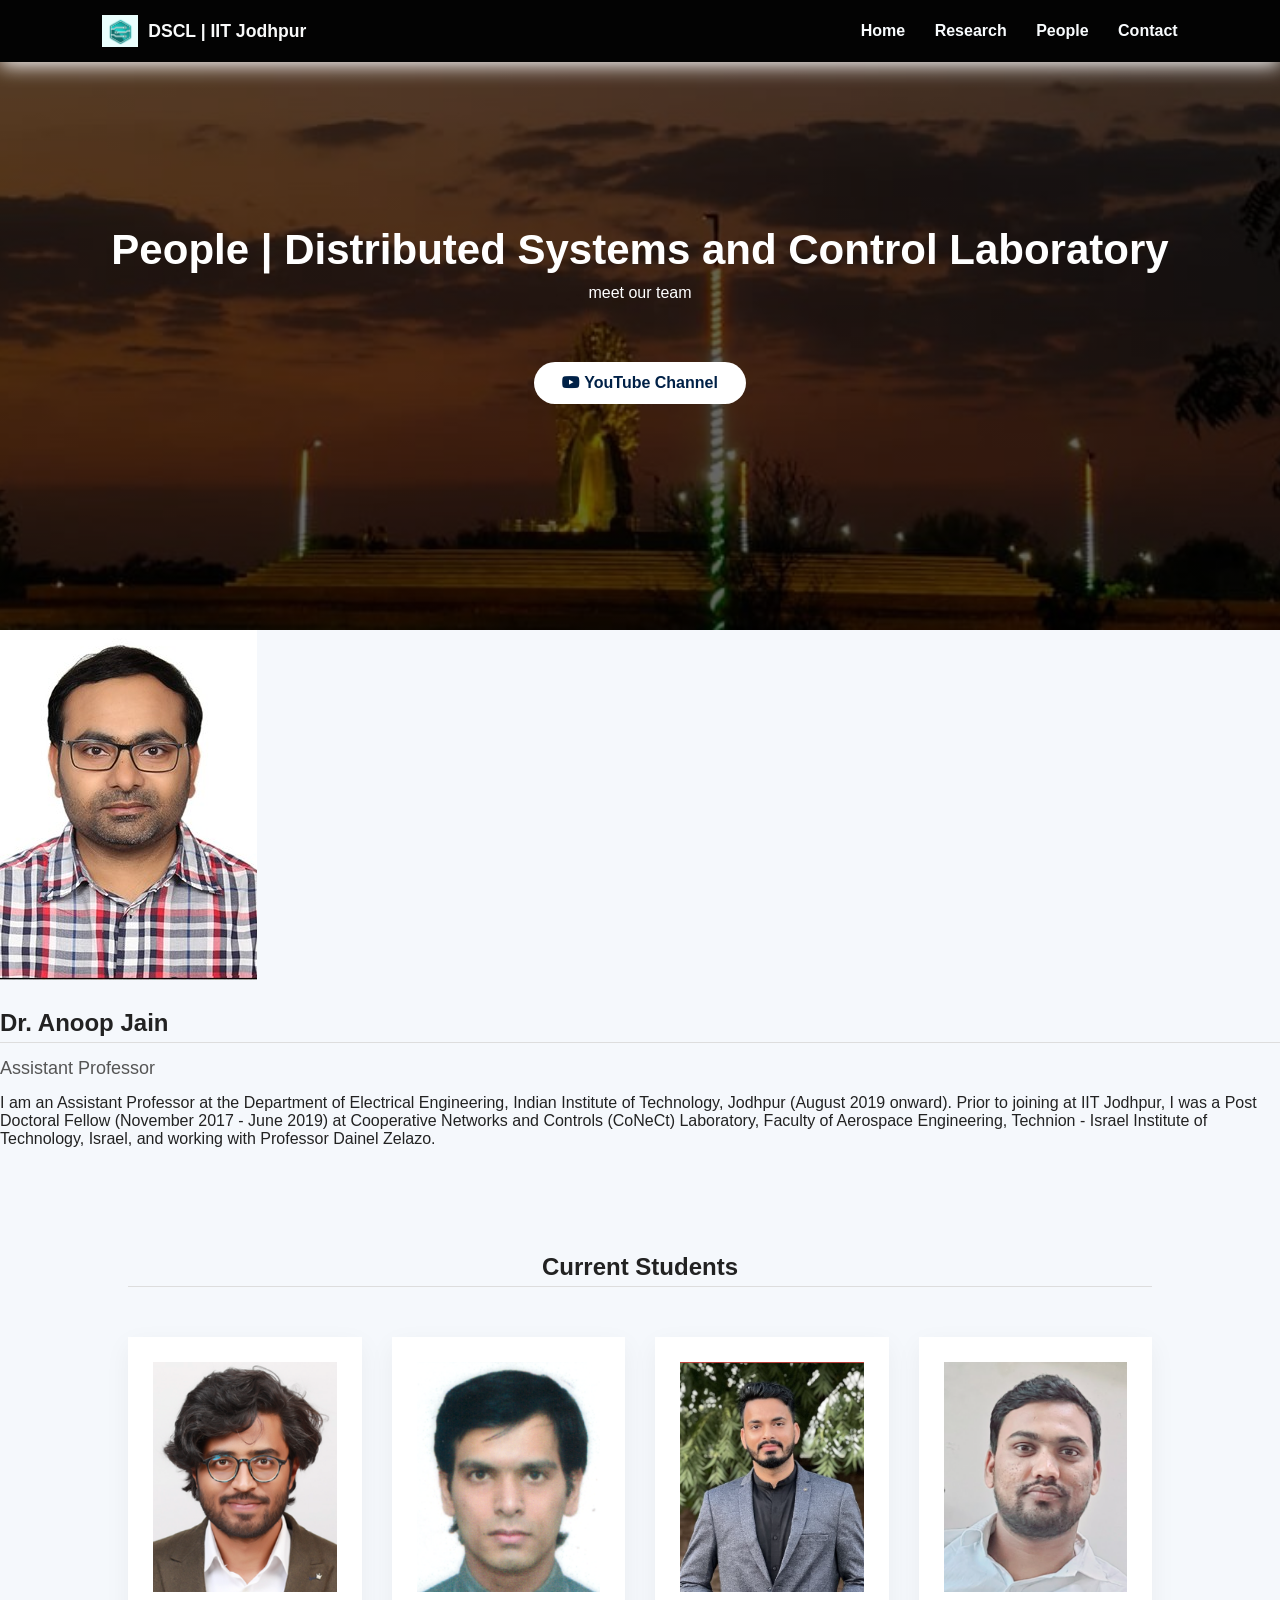
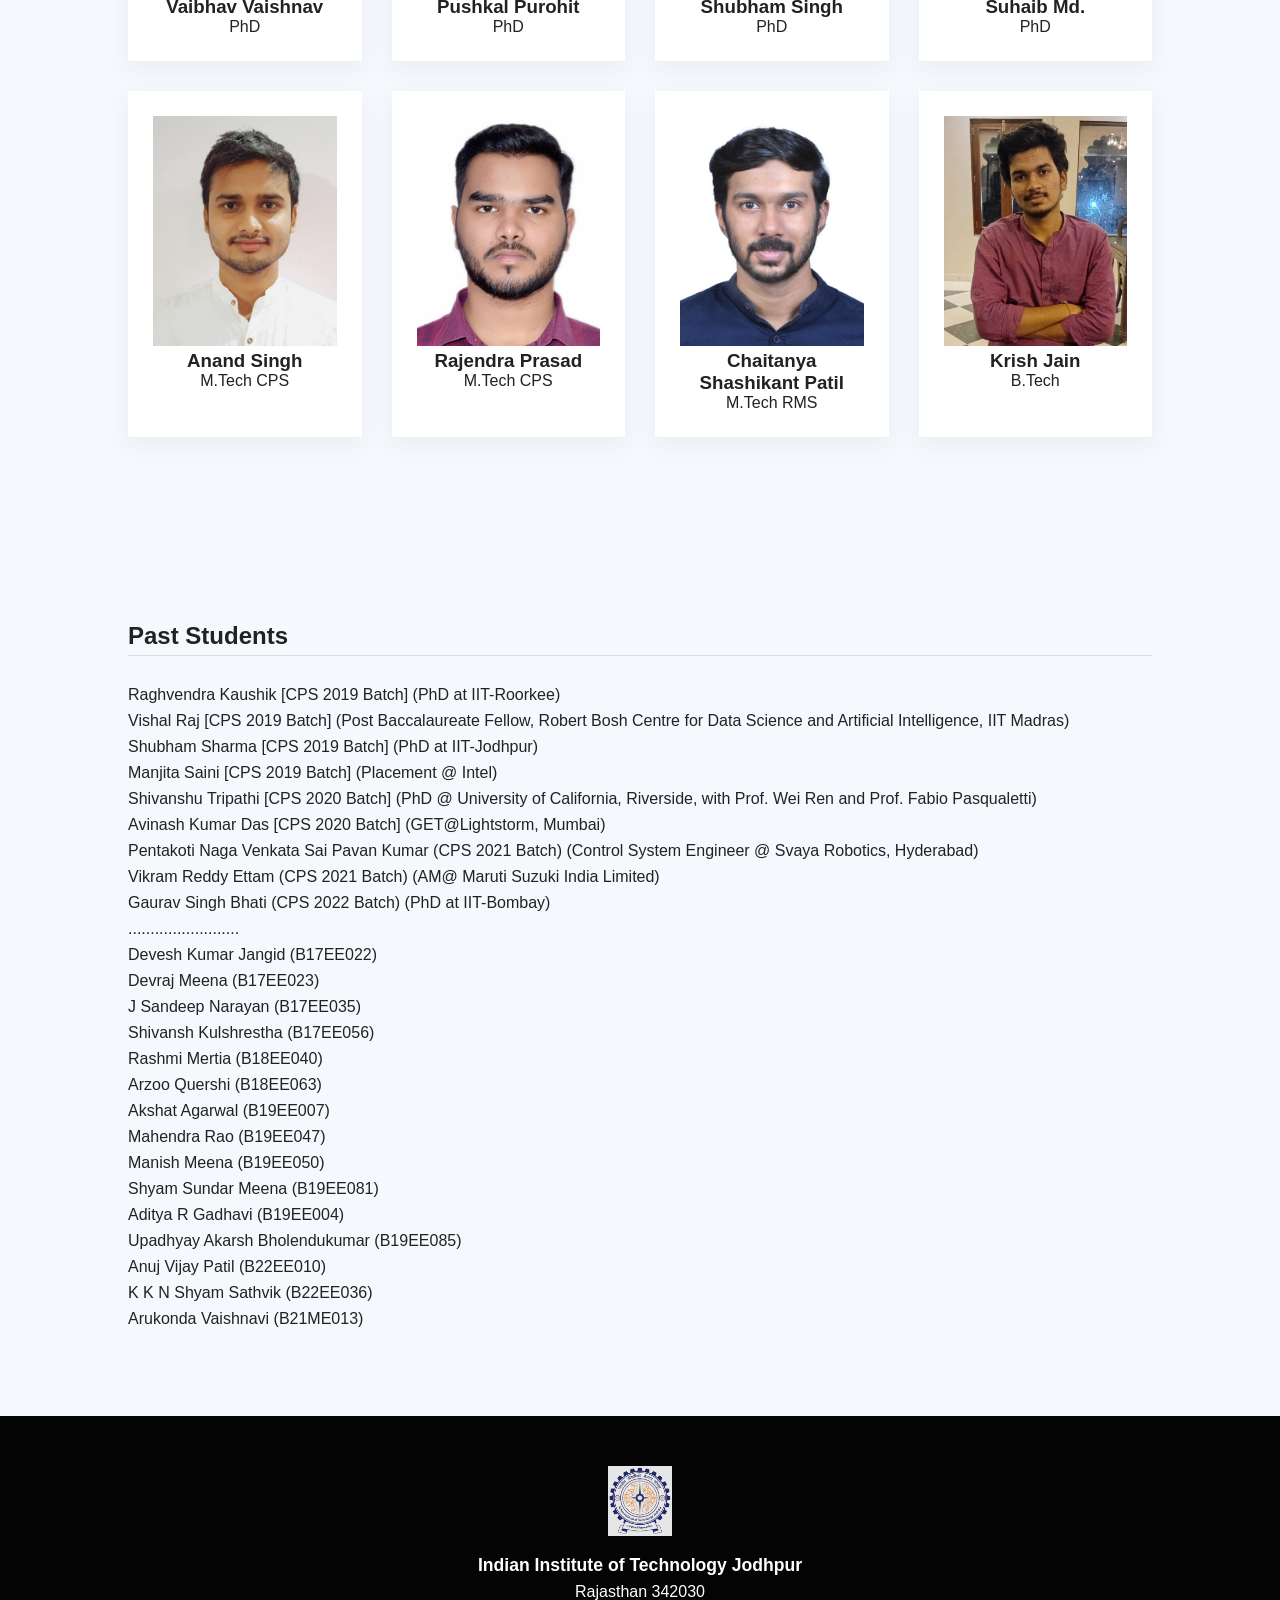
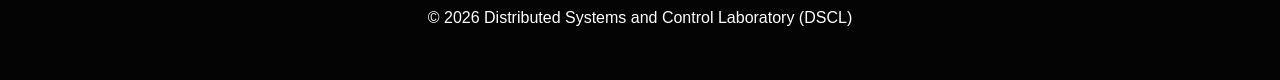
==== commit d5396933: "Update people.html" ====
--- a/people.html
+++ b/people.html
@@ -35,70 +35,20 @@
 </section>
 
 <!-- PROFESSOR -->
-<section class="profile-section">
-    <div class="profile-card">
+<section class="professor-section">
+    <div class="professor-card">
+        <img src="Anoop-Jain-638812005299791184.jpg" alt="Professor">
+        <div class="professor-info">
+            <h2>Dr. Anoop Jain</h2>
+            <p class="designation">Assistant Professor</p>
+            <p>
+                I am an Assistant Professor at the Department of Electrical Engineering, Indian Institute of Technology, Jodhpur (August 2019 onward). Prior to joining at IIT Jodhpur, I was a Post Doctoral Fellow (November 2017 - June 2019) at Cooperative Networks and Controls (CoNeCt) Laboratory, Faculty of Aerospace Engineering, Technion - Israel Institute of Technology, Israel, and working with Professor Dainel Zelazo. 
 
-        <div class="profile-top">
-            <img src="Anoop-Jain-638812005299791184.jpg" alt="Dr. Anoop Jain" class="profile-img">
 
-            <div class="profile-info">
-                <h1>Dr. Anoop Jain</h1>
-                <p class="designation">Assistant Professor</p>
 
-                <hr>
 
-                <p class="info-line">📧 anoojain@iitj.ac.in</p>
-                <p class="info-line">🎓 Ph.D.: Indian Institute of Science, Bangalore</p>
-            </div>
-        </div>
-
-        <hr class="section-divider">
-
-        <!-- Biography Section -->
-        <div class="bio-section">
-            <p>
-                I am an Assistant Professor at the Department of Electrical Engineering,
-                Indian Institute of Technology, Jodhpur (August 2019 onward).
-                Prior to joining IIT Jodhpur, I was a Post Doctoral Fellow
-                (November 2017 – June 2019) at the Cooperative Networks and Controls (CoNeCt) Laboratory,
-                Faculty of Aerospace Engineering, Technion – Israel Institute of Technology, Israel,
-                working with Professor Daniel Zelazo.
             </p>
         </div>
-
-        <hr class="section-divider">
-
-        <h2>Education</h2>
-
-        <div class="education-item">
-            <strong>PhD (Apr 2017)</strong><br>
-            Department of Aerospace Engineering,<br>
-            Indian Institute of Science, Bangalore, India<br>
-            Supervisor: Professor Debasish Ghose
-        </div>
-
-        <div class="education-item">
-            <strong>ME (Jul 2011)</strong><br>
-            Department of Aerospace Engineering,<br>
-            Indian Institute of Science, Bangalore, India<br>
-            Supervisor: Professor Debasish Ghose
-        </div>
-
-        <div class="education-item">
-            <strong>BTech (Jul 2009)</strong><br>
-            Department of Electrical and Electronics Engineering,<br>
-            Krishna Institute of Engineering and Technology, Ghaziabad, India
-        </div>
-
-        <h2>Research Interests</h2>
-
-        <ul class="research-list">
-            <li>Cooperative Guidance and Control of Autonomous Systems</li>
-            <li>Formation Control of Multi-Agent Systems</li>
-            <li>Security in Cyber-Physical Systems</li>
-            <li>Optimization and Control of Passive Systems</li>
-        </ul>
-
     </div>
 </section>
 <!-- CURRENT STUDENTS -->
@@ -217,3 +167,5 @@
 
 
 
+
+
--- a/people.css
+++ b/people.css
@@ -111,58 +111,85 @@
 }
 
 /* PROFESSOR */
-.professor-section {
+/* Outer background */
+.profile-wrapper {
     background-color: #f4f6f8;
-    padding: 60px 20px;
-    display: flex;
-    justify-content: center;
-}
-
-.professor-box {
-    background: white;
-    max-width: 800px;
+    padding: 60px 0;
+}
+
+/* Centered container */
+.container {
+    width: 85%;
+    max-width: 1000px;
+    margin: 0 auto;
+}
+
+/* Card */
+.profile-card {
+    background: #ffffff;
     padding: 40px;
-    border-radius: 12px;
-    box-shadow: 0 8px 25px rgba(0,0,0,0.08);
-    text-align: center;
-}
-
-.professor-img {
-    width: 200px;
+    border-radius: 8px;
+    box-shadow: 0 6px 20px rgba(0,0,0,0.08);
+}
+
+/* Top layout */
+.profile-top {
+    display: flex;
+    gap: 30px;
+    align-items: flex-start;
+}
+
+/* Image */
+.profile-img {
+    width: 180px;
     height: auto;
-    border-radius: 50%;
+    border-radius: 6px;
+    border: 1px solid #ccc;
+}
+
+/* Text styling */
+.profile-info h1 {
+    margin: 0;
+    font-size: 28px;
+    color: #c65d00;
+}
+
+.designation {
+    font-size: 18px;
+    margin: 5px 0 15px;
+    color: #555;
+}
+
+.info-line {
+    margin: 6px 0;
+}
+
+.section-divider {
+    margin: 30px 0;
+    border: none;
+    border-top: 1px solid #ddd;
+}
+
+.bio-section {
+    line-height: 1.7;
+    text-align: justify;
+}
+
+.education-item {
     margin-bottom: 20px;
-    box-shadow: 0 4px 15px rgba(0,0,0,0.15);
-}
-
-h1 {
-    margin-bottom: 5px;
-    font-size: 28px;
-}
-
-.designation {
-    color: #666;
-    font-size: 16px;
-    margin-bottom: 20px;
-}
-
-.bio {
-    line-height: 1.7;
-    margin-bottom: 30px;
-    font-size: 15px;
+    line-height: 1.6;
 }
 
 h2 {
-    margin-top: 30px;
+    margin-top: 25px;
     margin-bottom: 15px;
-    border-bottom: 2px solid #eee;
+    border-bottom: 1px solid #ddd;
     padding-bottom: 5px;
 }
 
-ul {
-    list-style-position: inside;
+.research-list {
+    padding-left: 20px;
     line-height: 1.8;
-    padding: 0;
 }
 /* STUDENTS */
 .students-section {
@@ -279,3 +306,4 @@
 
 
 
+
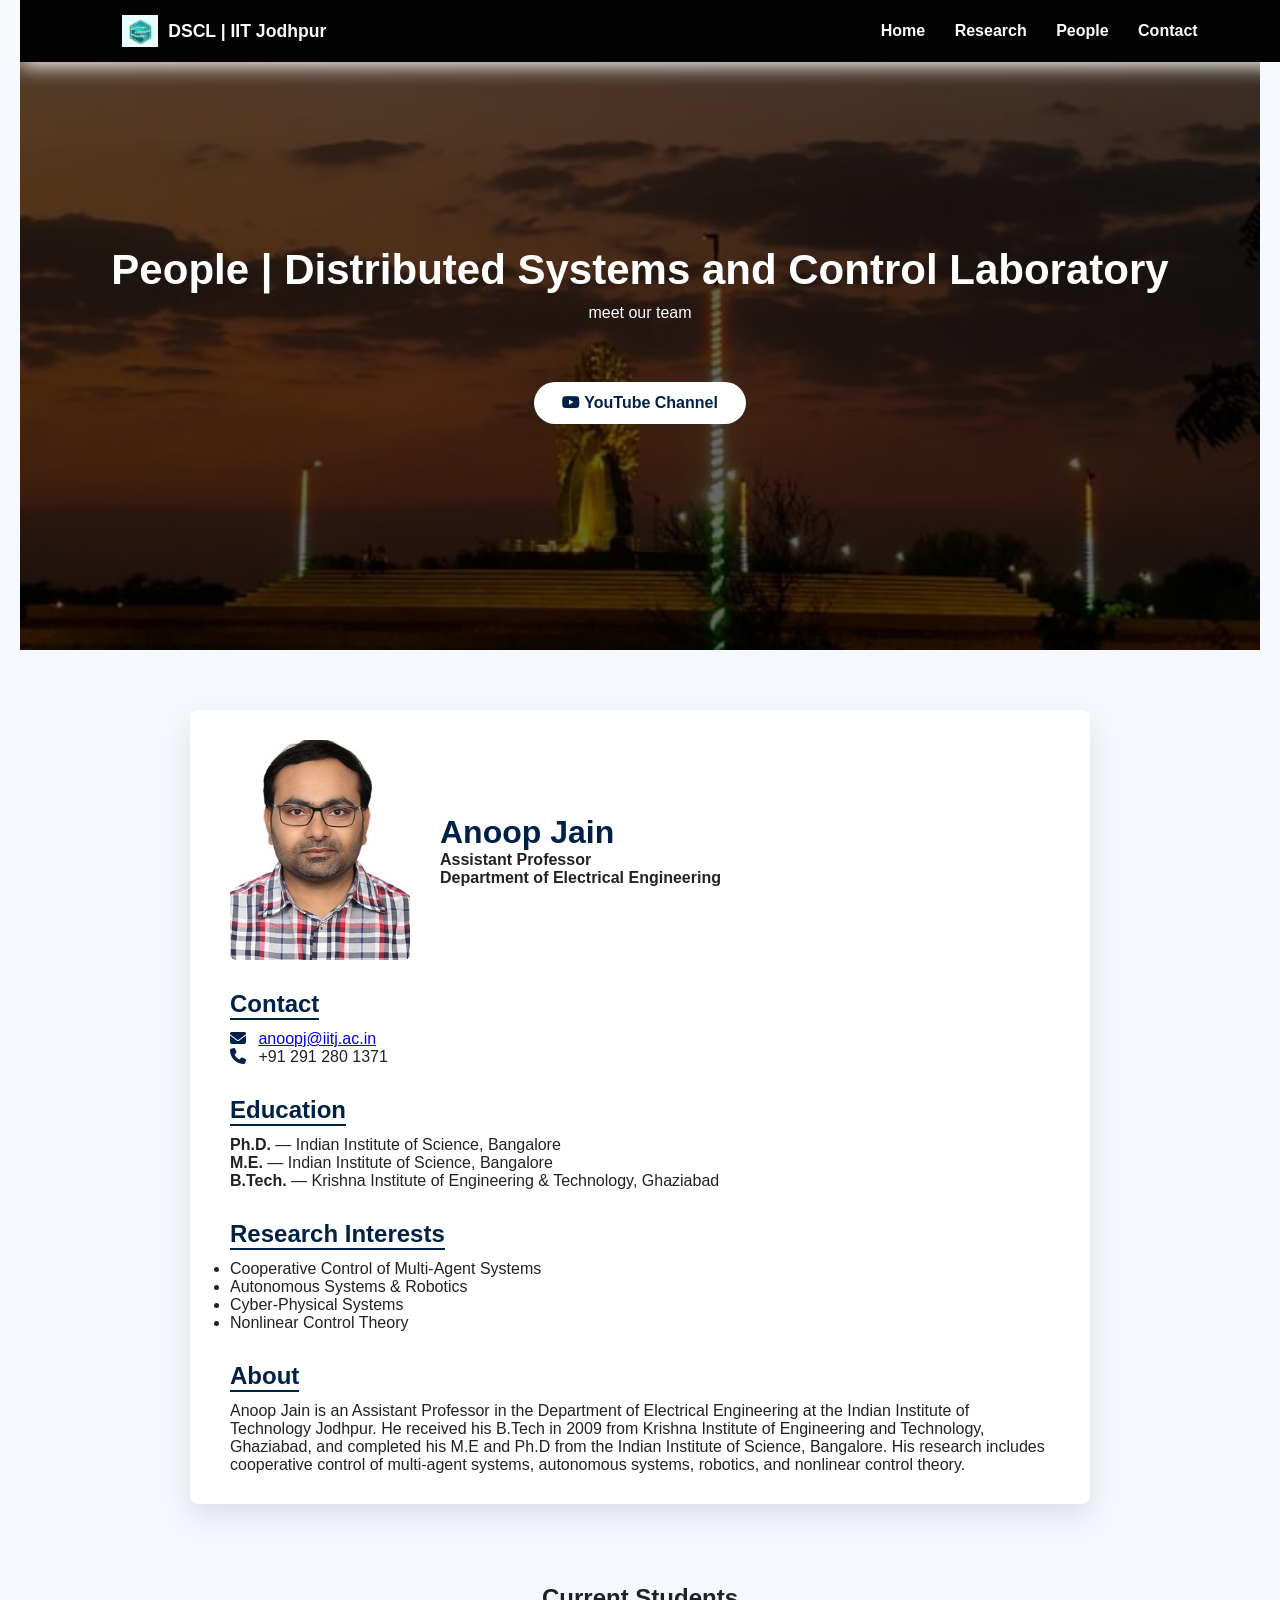
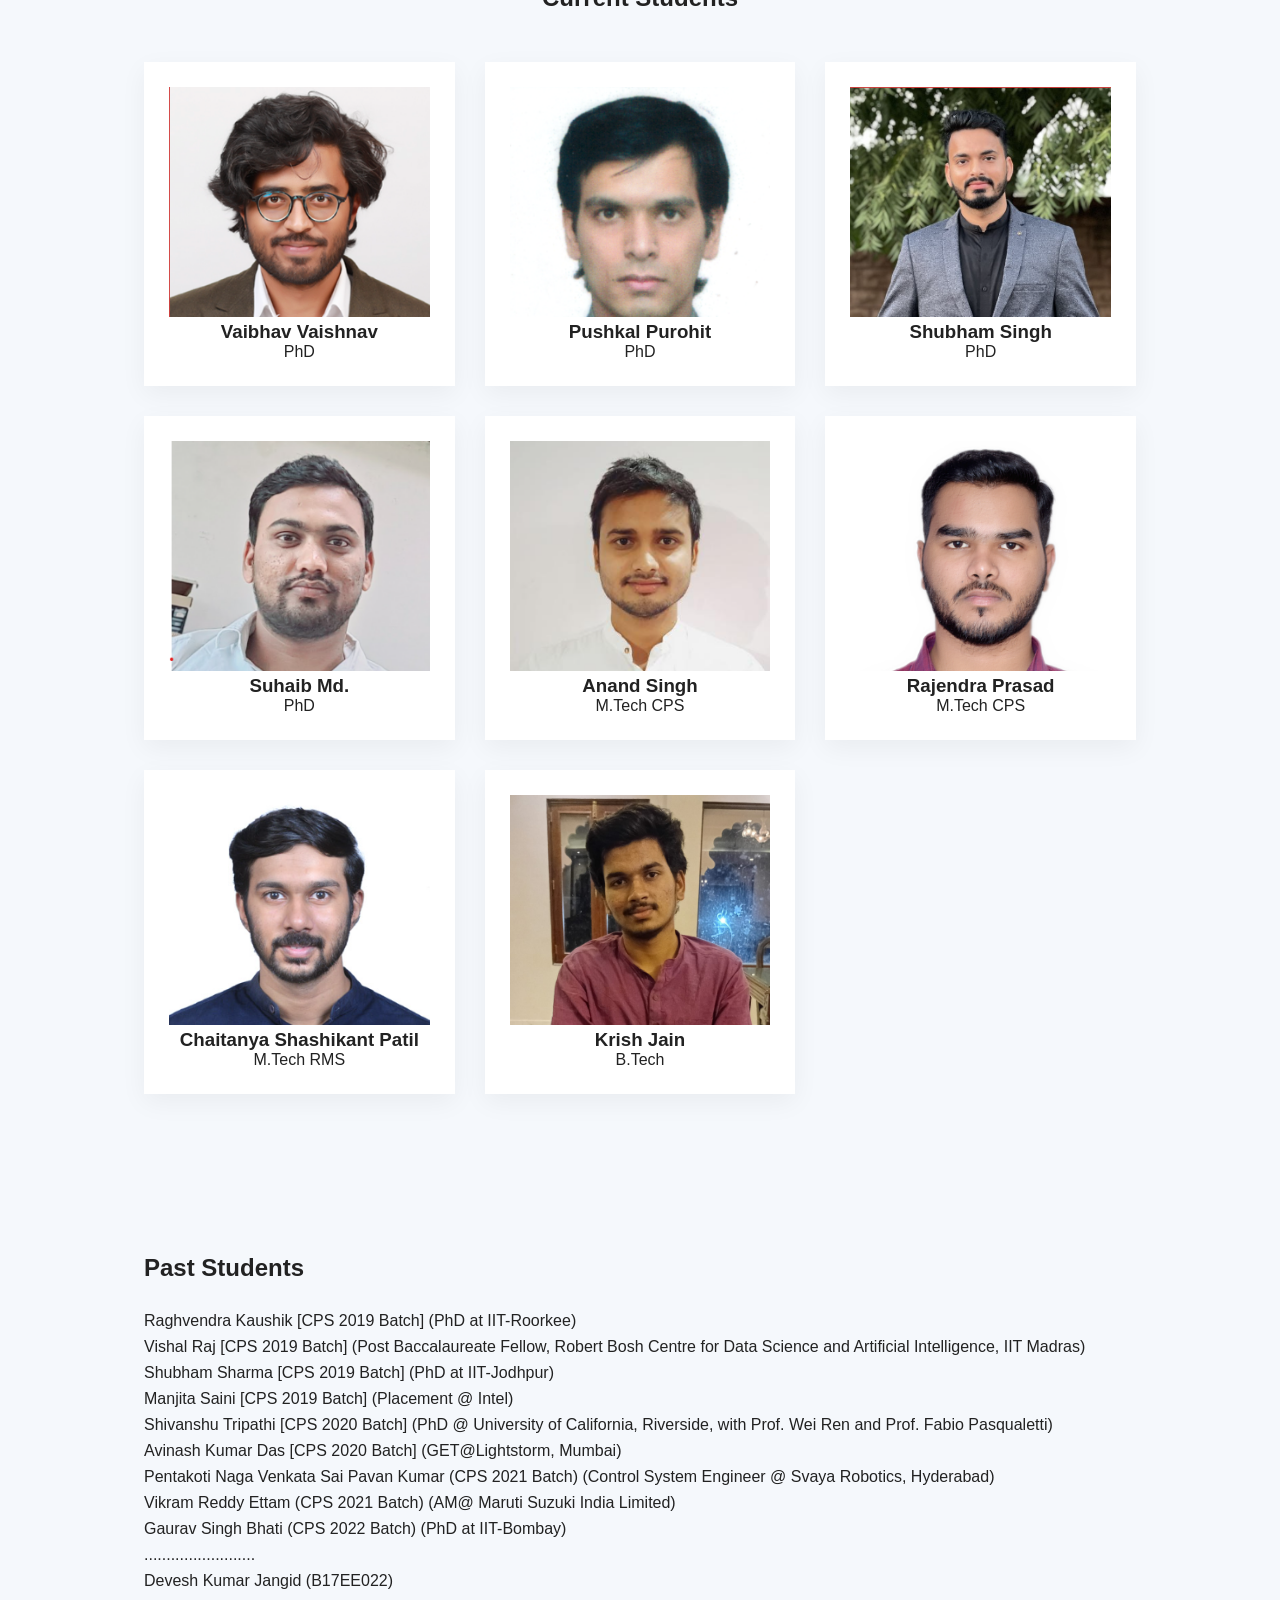
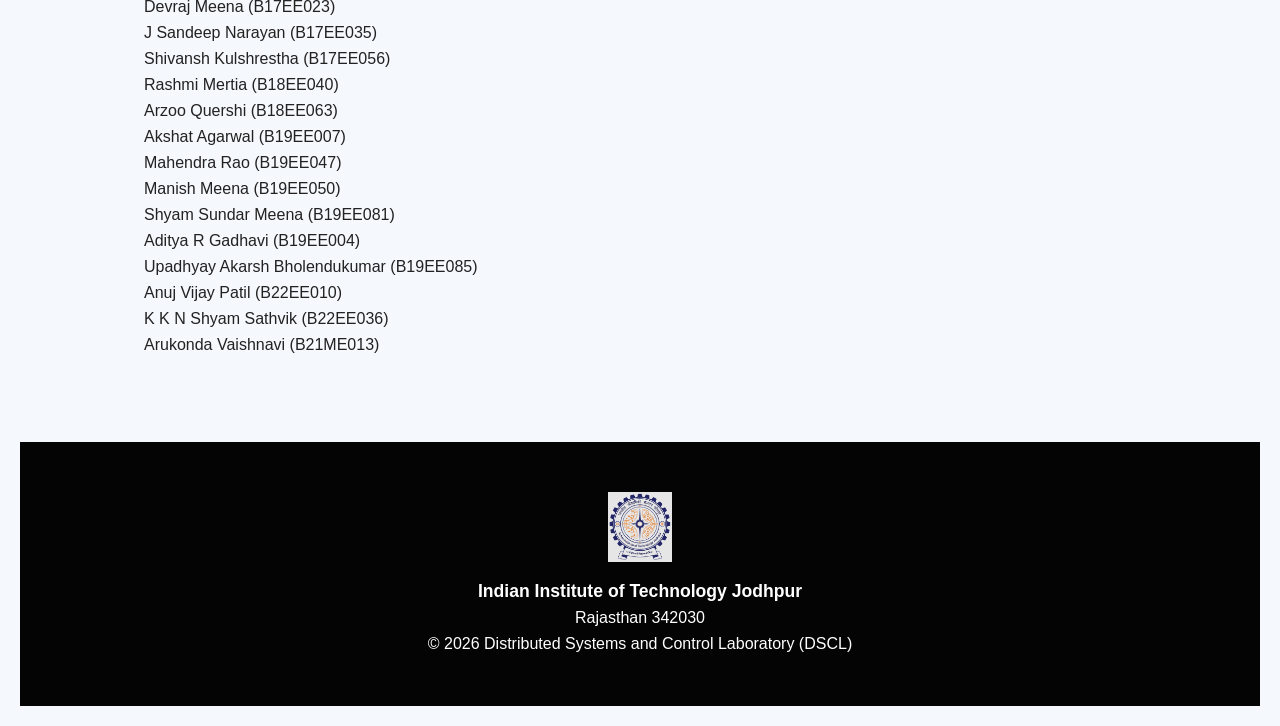
==== commit 9278e013: "Update people.html" ====
--- a/people.html
+++ b/people.html
@@ -34,20 +34,122 @@
 </a>
 </section>
 
-<!-- PROFESSOR -->
-<section class="professor-section">
-    <div class="professor-card">
-        <img src="Anoop-Jain-638812005299791184.jpg" alt="Professor">
-        <div class="professor-info">
-            <h2>Dr. Anoop Jain</h2>
-            <p class="designation">Assistant Professor</p>
-            <p>
-                I am an Assistant Professor at the Department of Electrical Engineering, Indian Institute of Technology, Jodhpur (August 2019 onward). Prior to joining at IIT Jodhpur, I was a Post Doctoral Fellow (November 2017 - June 2019) at Cooperative Networks and Controls (CoNeCt) Laboratory, Faculty of Aerospace Engineering, Technion - Israel Institute of Technology, Israel, and working with Professor Dainel Zelazo. 
-
-
-
-
-            </p>
+ <link rel="stylesheet" href="https://cdnjs.cloudflare.com/ajax/libs/font-awesome/6.5.0/css/all.min.css">
+    <style>
+        body {
+            font-family: Arial, sans-serif;
+            background: #f5f8fc;
+            margin: 0;
+            padding: 20px;
+            color: #222;
+        }
+        .page-header {
+    margin-bottom: 60px;   /* creates space below hero section */
+}
+        .profile-container {
+            /* Add spacing below header before professor section */
+
+    margin: 80px auto;   /* adds space above and below */
+
+            margin-top: 30px;
+            max-width: 900px;
+            margin: auto;
+            background: white;
+            padding: 30px 40px;
+            box-shadow: 0 12px 30px rgba(0,0,0,0.1);
+            border-radius: 8px;
+        }
+        .profile-header {
+            display: flex;
+            gap: 30px;
+            align-items: center;
+        }
+        .profile-header img {
+            width: 180px;
+            height: 220px;
+            object-fit: cover;
+            border-radius: 6px;
+        }
+        .profile-header h1 {
+            font-size: 2rem;
+            margin: 0;
+            color: #002147;
+        }
+        .profile-info p {
+            margin: 8px 0;
+        }
+        .profile-section {
+            margin-top: 30px;
+        }
+        .profile-section h2 {
+            color: #002147;
+            margin-bottom: 10px;
+            border-bottom: 2px solid #002147;
+            display: inline-block;
+        }
+        .contact-info i {
+            margin-right: 8px;
+            color: #002147;
+        }
+        .fa-envelope { color: #d14836; }
+        .fa-phone { color: #007bb5; }
+    </style>
+</head>
+<body>
+
+<div class="profile-container">
+    <!-- Header -->
+    <div class="profile-header">
+        <img src="Anoop-Jain-638812005299791184.jpg" alt="Anoop Jain Photo">
+        <div>
+            <h1>Anoop Jain</h1>
+            <p><strong>Assistant Professor</strong></p>
+            <p><strong>Department of Electrical Engineering</strong></p>
+        </div>
+    </div>
+
+    <!-- Contact -->
+    <div class="profile-section contact-info">
+        <h2>Contact</h2>
+        <p><i class="fas fa-envelope"></i> <a href="mailto:anoopj@iitj.ac.in">anoopj@iitj.ac.in</a></p>
+        <p><i class="fas fa-phone"></i> +91 291 280 1371</p>
+    </div>
+
+    <!-- Education -->
+    <div class="profile-section">
+        <h2>Education</h2>
+        <p><strong>Ph.D.</strong> — Indian Institute of Science, Bangalore</p>
+        <p><strong>M.E.</strong> — Indian Institute of Science, Bangalore</p>
+        <p><strong>B.Tech.</strong> — Krishna Institute of Engineering & Technology, Ghaziabad</p>
+    </div>
+
+    <!-- Research Interests -->
+    <div class="profile-section">
+        <h2>Research Interests</h2>
+        <ul>
+            <li>Cooperative Control of Multi-Agent Systems</li>
+            <li>Autonomous Systems & Robotics</li>
+            <li>Cyber-Physical Systems</li>
+            <li>Nonlinear Control Theory</li>
+        </ul>
+    </div>
+
+    <!-- About -->
+    <div class="profile-section">
+        <h2>About</h2>
+        <p>
+            Anoop Jain is an Assistant Professor in the Department of Electrical Engineering at the Indian
+            Institute of Technology Jodhpur. He received his B.Tech in 2009 from Krishna Institute of 
+            Engineering and Technology, Ghaziabad, and completed his M.E and Ph.D from the Indian Institute 
+            of Science, Bangalore. His research includes cooperative control of multi-agent systems,
+            autonomous systems, robotics, and nonlinear control theory.
+        </p>
+    </div>
+</div>
+
+</body>
+</html>
+
         </div>
     </div>
 </section>
@@ -169,3 +271,4 @@
 
 
 
+
--- a/people.css
+++ b/people.css
@@ -111,86 +111,35 @@
 }
 
 /* PROFESSOR */
-/* Outer background */
-.profile-wrapper {
-    background-color: #f4f6f8;
-    padding: 60px 0;
-}
-
-/* Centered container */
-.container {
-    width: 85%;
-    max-width: 1000px;
-    margin: 0 auto;
-}
-
-/* Card */
-.profile-card {
-    background: #ffffff;
-    padding: 40px;
-    border-radius: 8px;
-    box-shadow: 0 6px 20px rgba(0,0,0,0.08);
-}
-
-/* Top layout */
-.profile-top {
-    display: flex;
-    gap: 30px;
-    align-items: flex-start;
-}
-
-/* Image */
-.profile-img {
-    width: 180px;
-    height: auto;
-    border-radius: 6px;
-    border: 1px solid #ccc;
-}
-
-/* Text styling */
-.profile-info h1 {
-    margin: 0;
-    font-size: 28px;
-    color: #c65d00;
+
+.professor-section {
+    padding: 80px 10%;
+}
+
+.professor-card {
+    display: flex;
+    gap: 40px;
+    align-items: center;
+    background: white;
+    padding: 50px;
+    box-shadow: 0 10px 30px rgba(0,0,0,0.05);
+}
+
+.professor-card img {
+    width: 220px;
+    height: 260px;
+    object-fit: cover;
+}
+
+.professor-info h2 {
+    margin-bottom: 10px;
 }
 
 .designation {
-    font-size: 18px;
-    margin: 5px 0 15px;
-    color: #555;
-}
-
-.info-line {
-    margin: 6px 0;
-}
-
-.section-divider {
-    margin: 30px 0;
-    border: none;
-    border-top: 1px solid #ddd;
-}
-
-.bio-section {
-    line-height: 1.7;
-    text-align: justify;
-}
-
-.education-item {
-    margin-bottom: 20px;
-    line-height: 1.6;
-}
-
-h2 {
-    margin-top: 25px;
+    font-weight: bold;
     margin-bottom: 15px;
-    border-bottom: 1px solid #ddd;
-    padding-bottom: 5px;
-}
-
-.research-list {
-    padding-left: 20px;
-    line-height: 1.8;
-}
+}
+
 /* STUDENTS */
 .students-section {
     padding: 80px 10%;
@@ -307,3 +256,4 @@
 
 
 
+
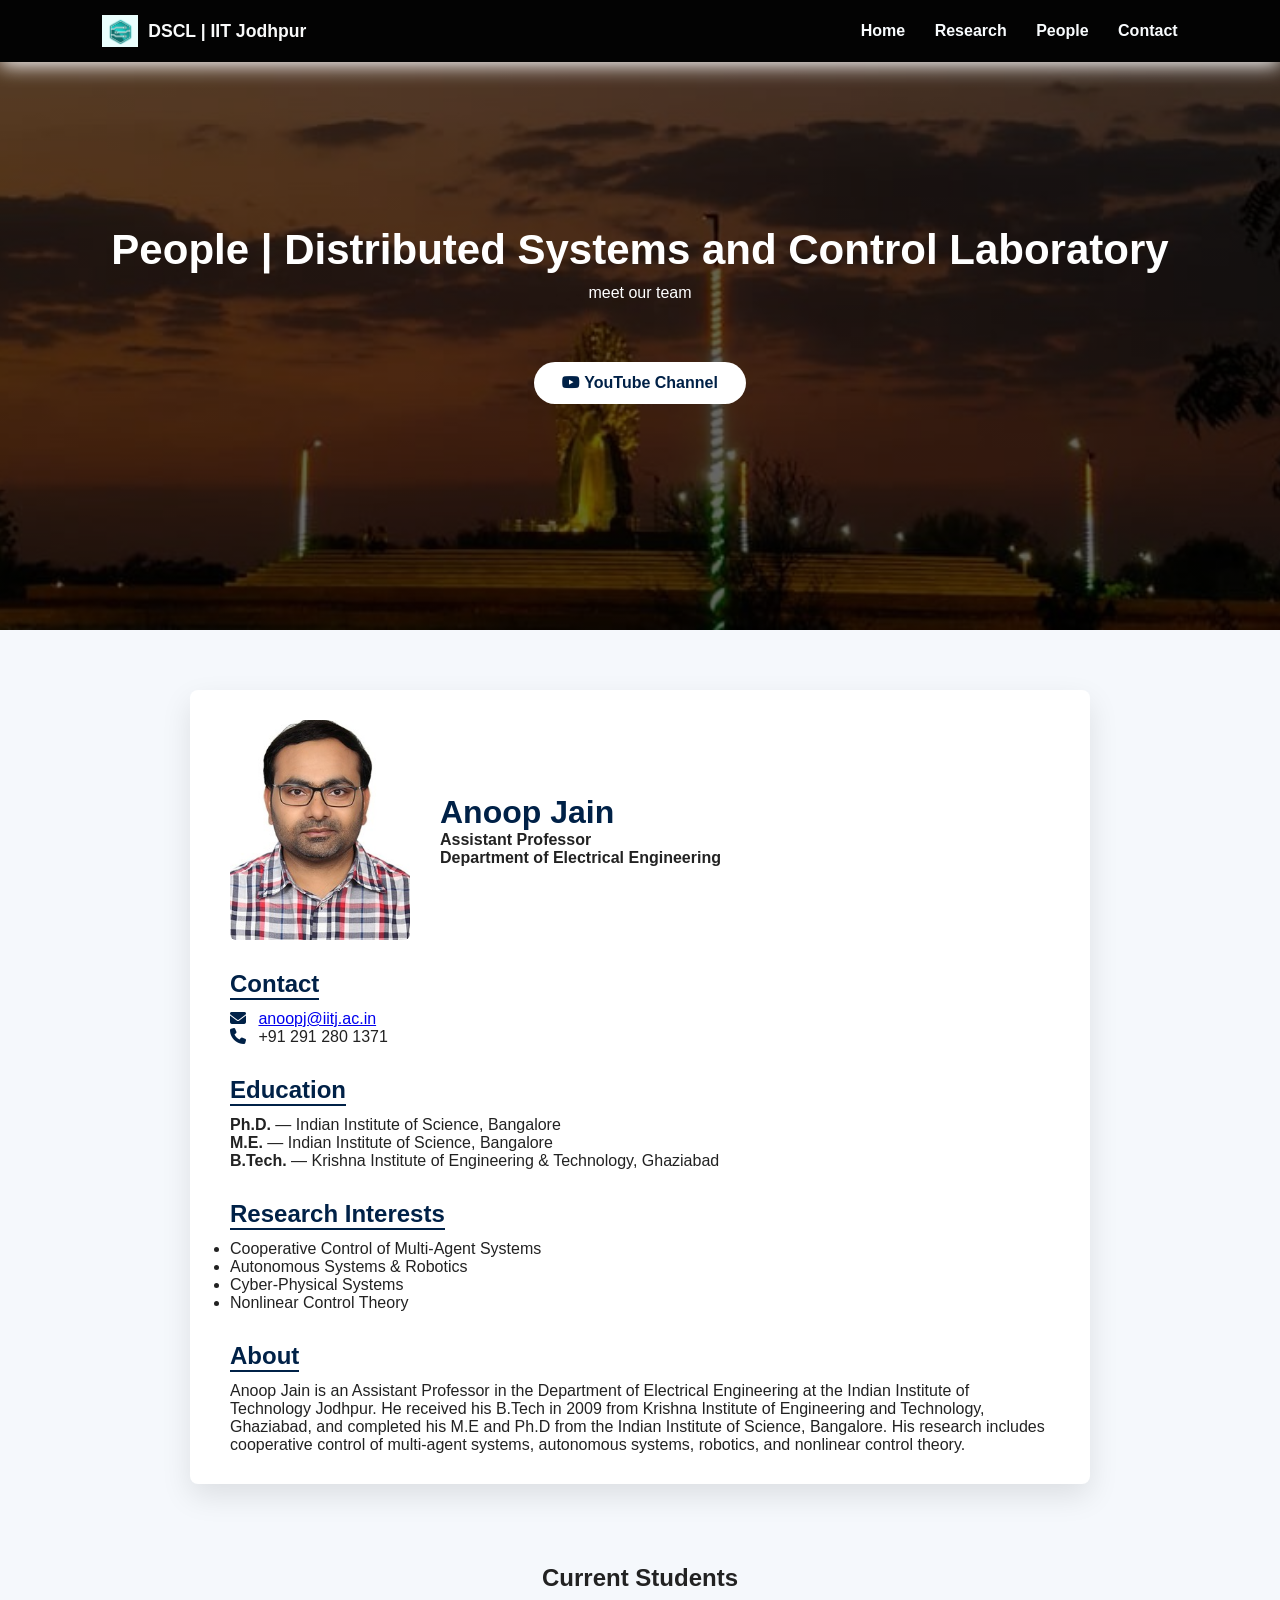
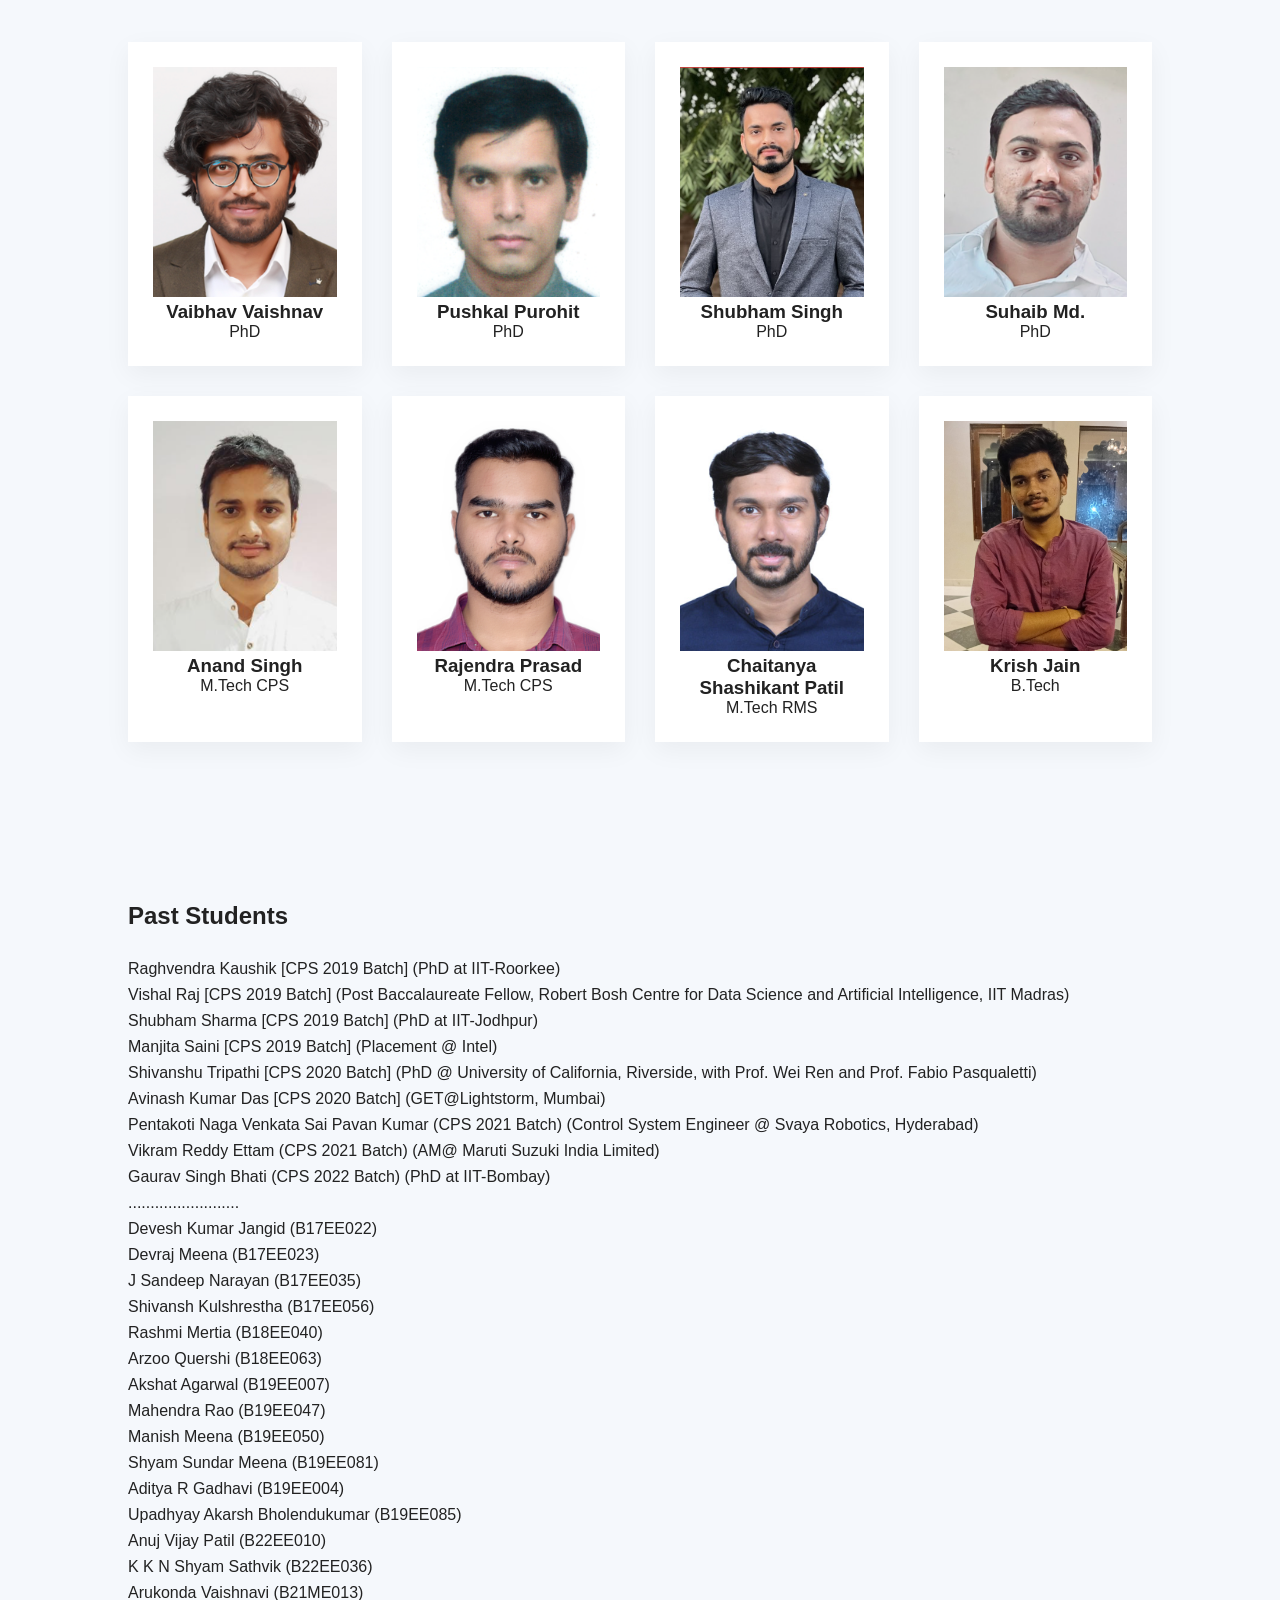
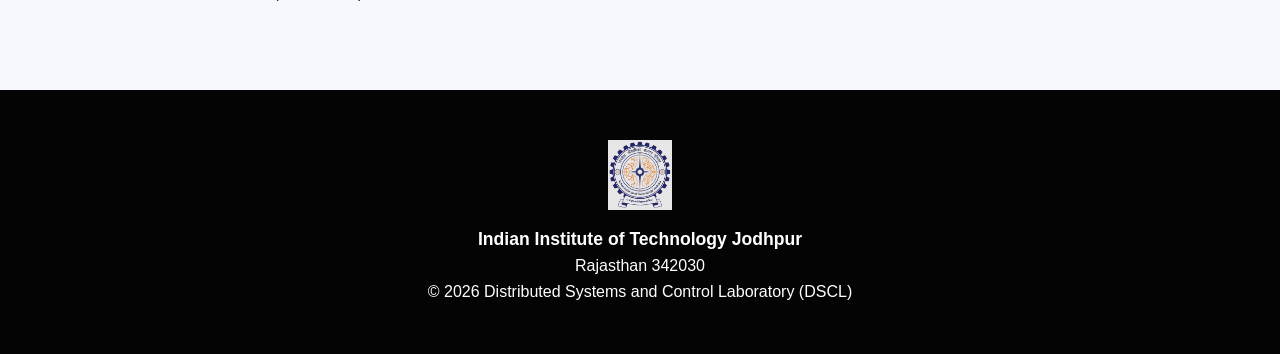
==== commit 1677d48c: "Update people.html" ====
--- a/people.html
+++ b/people.html
@@ -40,7 +40,7 @@
             font-family: Arial, sans-serif;
             background: #f5f8fc;
             margin: 0;
-            padding: 20px;
+           
             color: #222;
         }
         .page-header {
@@ -272,3 +272,4 @@
 
 
 
+
